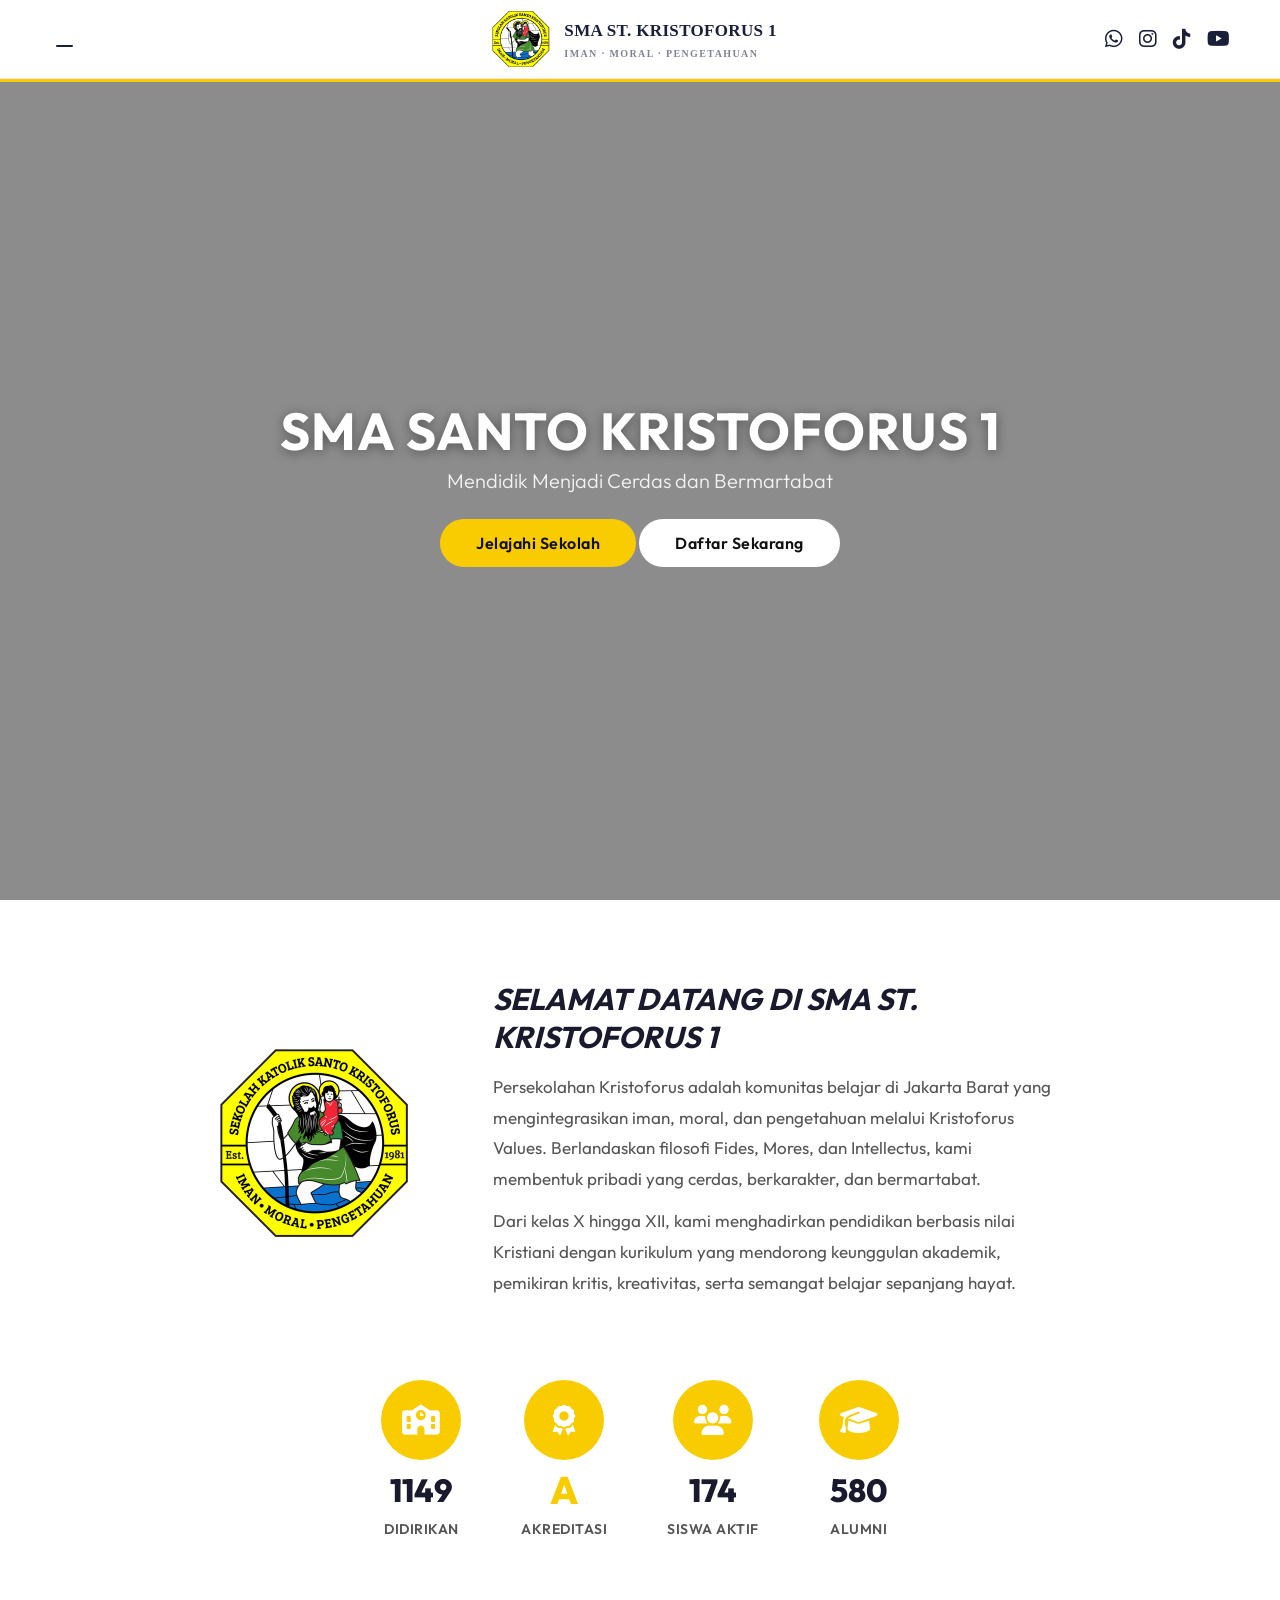
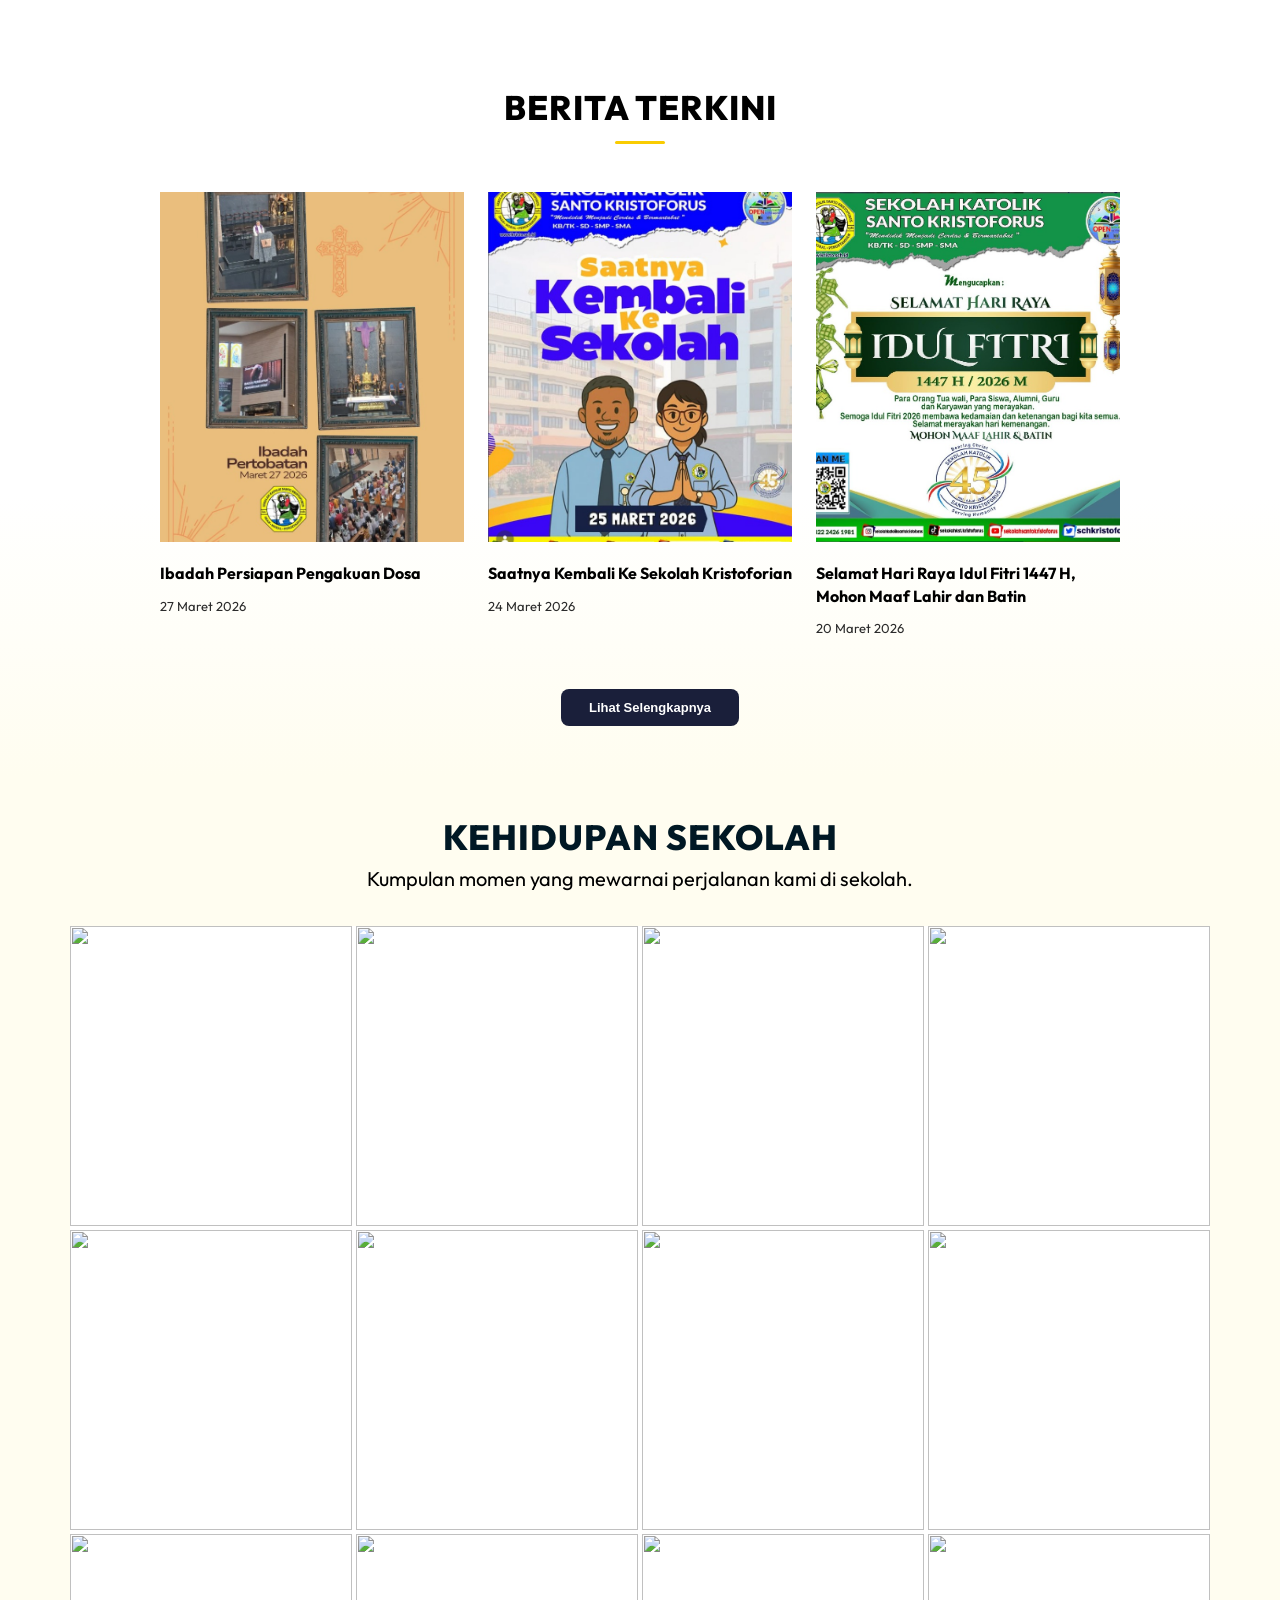
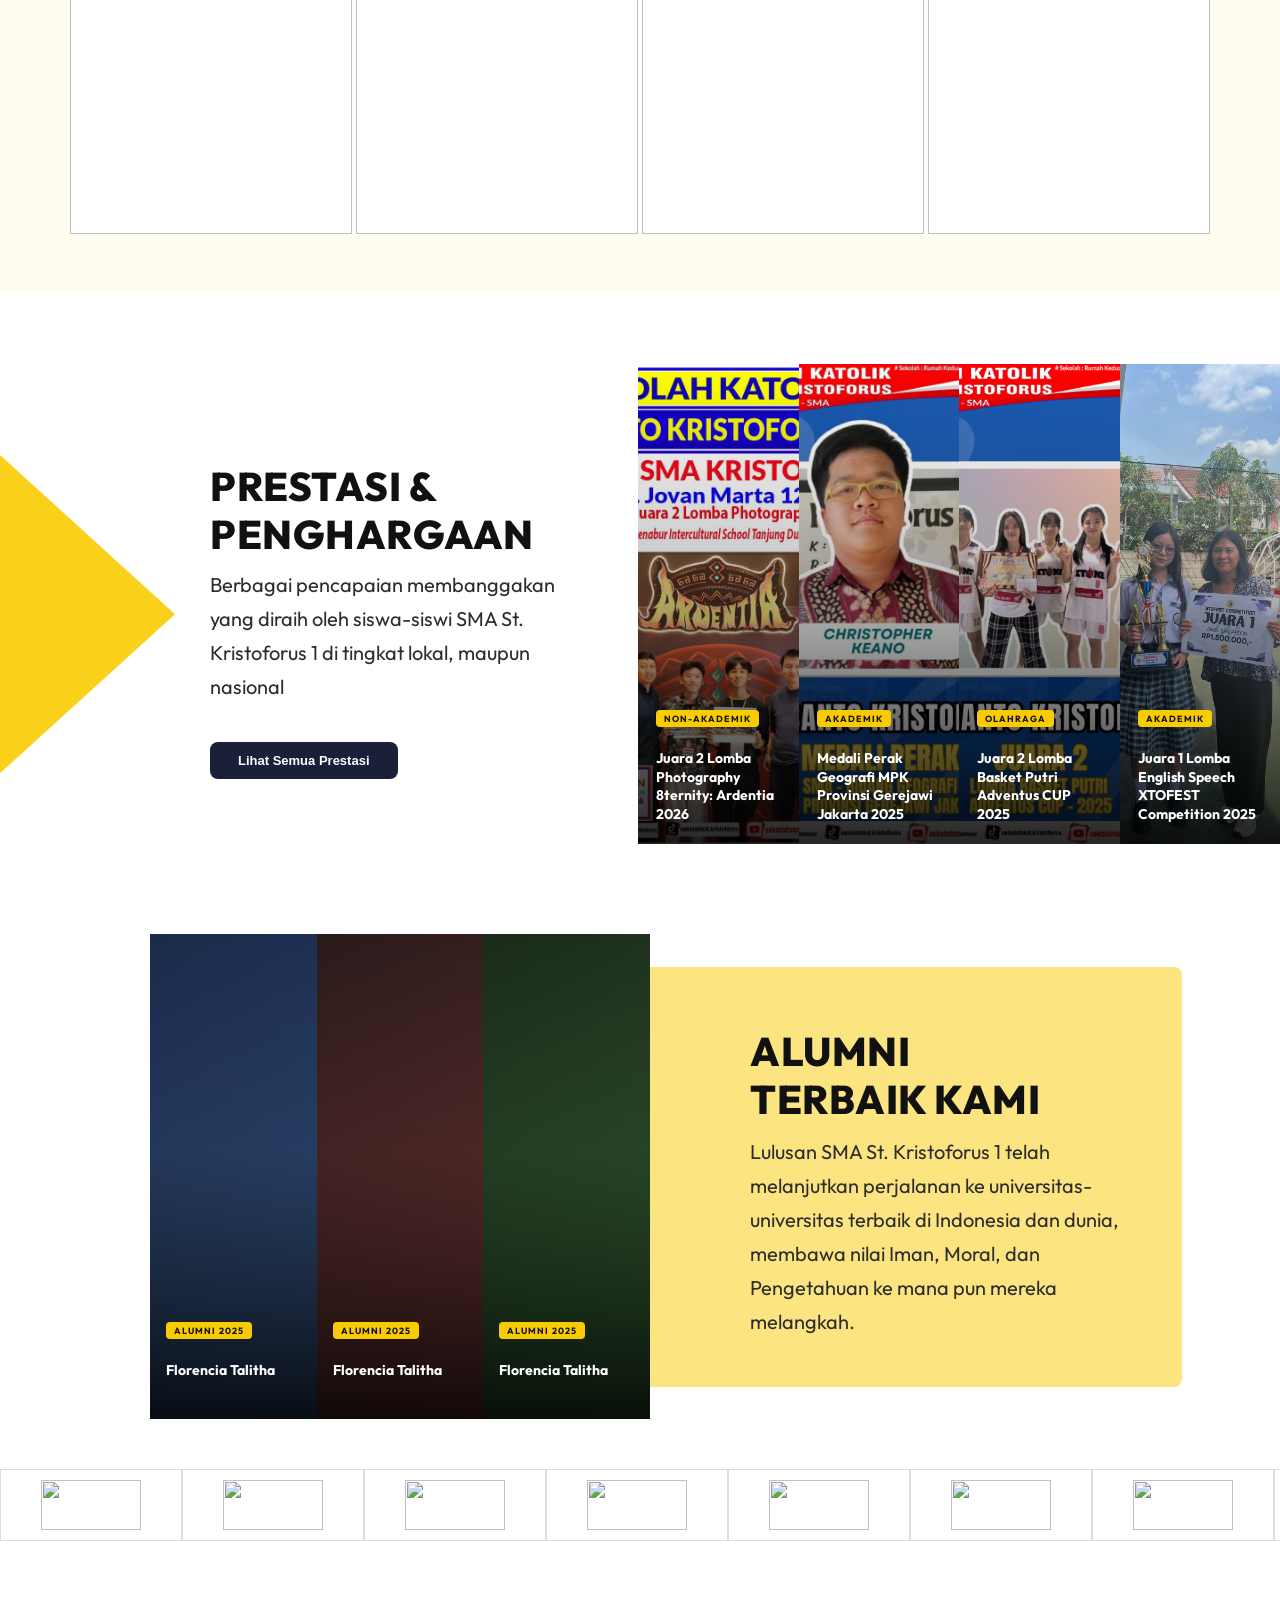
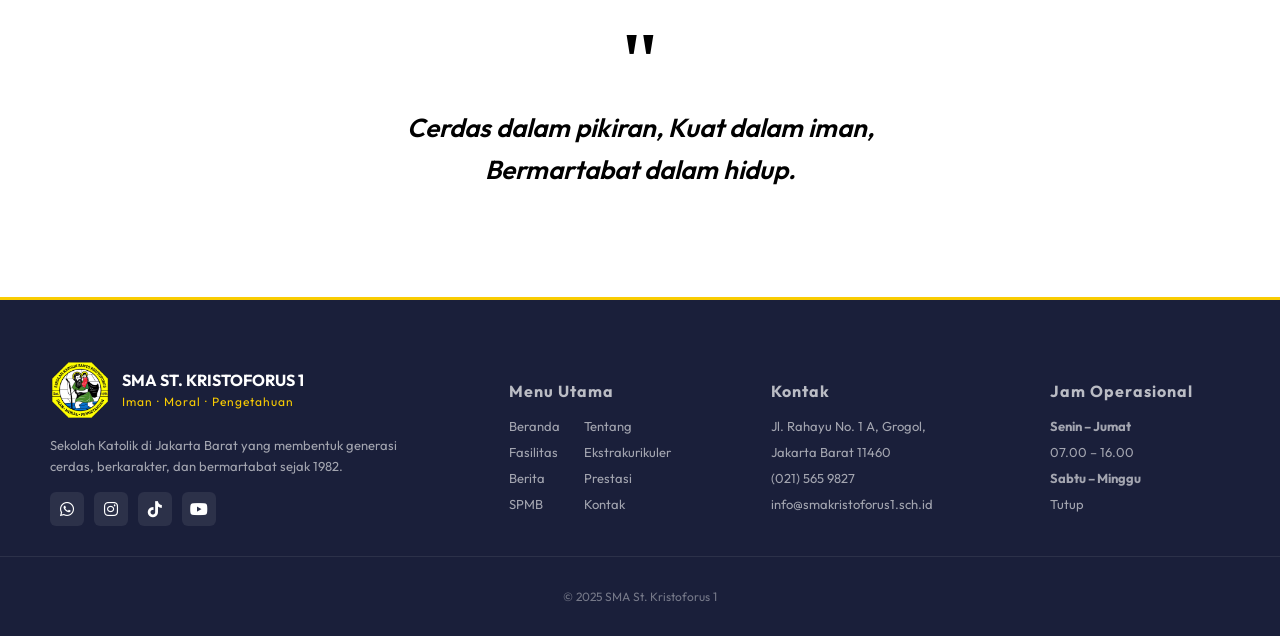
==== beranda/home.html @ 3e35864f "jovan kontrol" ====
<!DOCTYPE html>
<html lang="en">
<head>
    <meta charset="UTF-8">
    <meta name="viewport" content="width=device-width, initial-scale=1.0">
    <title>SMA Santo Kristoforus 1</title>
    <link rel="preconnect" href="https://fonts.googleapis.com">
    <link rel="preconnect" href="https://fonts.gstatic.com" crossorigin>
    <link href="https://fonts.googleapis.com/css2?family=Outfit:wght@100..900&display=swap" rel="stylesheet">
    <link rel="stylesheet" href="style.css">
    <link rel="stylesheet" href="https://cdnjs.cloudflare.com/ajax/libs/font-awesome/6.5.0/css/all.min.css">
</head>
<body>
    <nav class="navbar">
        <div class="nav-top">
            <button class="hamburger-btn" id="hamburger" onclick="toggleNav()">
                <span></span><span></span><span></span>
            </button>
        
            <a class="nav-brand" href="../beranda/home.html">
            <img src="logoxto.png" class="nav-logo">
            <div>
                 <p class="nav-brand-name">SMA ST. KRISTOFORUS 1 <br> <span>Iman · Moral · Pengetahuan</span></p>
                
            </div>
            </a>

            <div class="nav-socials">
                <a href="#" title="whatsapp">
                    <i class="fa-brands fa-whatsapp"></i>
                </a>
                <a href="https://www.instagram.com/osis_smaxto1/" title="Instagram">
                    <i class="fa-brands fa-instagram"></i>
                </a>
                <a href="#" title="TikTok">
                    <i class="fa-brands fa-tiktok"></i>
                </a>
                <a href="#" title="Youtube">
                    <i class="fa-brands fa-youtube"></i>
                </a>
            </div>
        </div>

        <div class="nav-divider"></div>

        <div class="nav-dropdown" id="navDropdown">
              <ul class="nav-links">
                <li class="active"><a href="../beranda/home.html">Beranda</a></li>
                <li><a href="../tentang/about.html">Tentang</a></li>  
                <li><a href="../fasilitas/fasilitas.html">Fasilitas</a></li>
                <li><a href="../kehidupan/kehidupan.html">Kehidupan Siswa</a></li>
                <li><a href="../berita/news.html">Berita</a></li>
                <li><a href="../prestasi/prestasi.html">Prestasi</a></li>
                <li><a href="https://sma1.kristo.sch.id/psb/psb_v2.php">SPMB</a></li>
                <li><a href="#">Kontak</a></li>
             </ul>
        </div>
    </nav>

        <section class="hero">
            <video class="hero-video" autoplay muted loop playsinline>
                <source src="video.mp4" type="video/mp4">
            </video>
            <div class="hero-overlay">
                <div class="hero-content">
                    <h1>SMA Santo Kristoforus 1</h1>
                    <p>Mendidik Menjadi Cerdas dan Bermartabat</p>
                    <br>
                 <div class="hero-button">
                    <a href="#about" class="heroBtn1" id="exploreBtn">Jelajahi Sekolah</a>
                    <a class="heroBtn2" id="exploreBtn" href="https://sma1.kristo.sch.id/psb/psb_v2.php">Daftar Sekarang</a>
                  </div>
                </div>
            </div>
        </section>


       <section class="about" id="about">
        <div class="about-wrapper">
                <div class="about-left">
            <img src="logoxto.png" alt="Logo SMA Santo Kristoforus 1" class="about-logo">
            </div>
        <div class="about-right">
            <h2>Selamat Datang di SMA St. Kristoforus 1</h2>
           <p>Persekolahan Kristoforus adalah komunitas belajar di Jakarta Barat yang mengintegrasikan iman, moral, dan pengetahuan melalui Kristoforus Values. Berlandaskan filosofi Fides, Mores, dan Intellectus, kami membentuk pribadi yang cerdas, berkarakter, dan bermartabat.</p>
            <p>Dari kelas X hingga XII, kami menghadirkan pendidikan berbasis nilai Kristiani dengan kurikulum yang mendorong keunggulan akademik, pemikiran kritis, kreativitas, serta semangat belajar sepanjang hayat.</p>
        </div>
    </div>

    <div class="stats">
        <div class="stat-item">
            <div class="stat-icon"><i class="fa-solid fa-school"></i></div>
            <span class="stat-number" data-target="1982">0</span>
            <span class="stat-label">Didirikan</span>
        </div>
        <div class="stat-item">
            <div class="stat-icon"><i class="fa-solid fa-award"></i></div>
            <span class="stat-number grade">C</span>
            <span class="stat-label">Akreditasi</span>
        </div>
        <div class="stat-item">
            <div class="stat-icon"><i class="fa-solid fa-users"></i></div>
            <span class="stat-number plus" data-target="300">0+</span>
            <span class="stat-label">Siswa Aktif</span>
        </div>
        <div class="stat-item">
                        <div class="stat-icon"><i class="fa-solid fa-graduation-cap"></i></div>
            <span class="stat-number plus" data-target="1000">0+</span>
            <span class="stat-label">Alumni</span>
        </div>
    </div>
</section>

<section class="news" id="news">
    <h2>Berita Terkini</h2>
    <div class="underline-bar"></div>
    <div class="news-grid" id="homeNewsContainer"></div>
    <div class="read-all-wrap" style="margin-top: 32px;">
        <button class="btn-read-all" onclick="window.location.href='../berita/news.html'">Lihat Selengkapnya</button>
    </div>
</section>

<section class="culture">
    <h2>Kehidupan Sekolah</h2>
    <p class="culture-sub">Kumpulan momen yang mewarnai perjalanan kami di sekolah.</p>
    
     <div class="culture-grid">
        <div class="g-item"><img src="bg.jpg" alt=""><div class="cph c1"></div></div>
        <div class="g-item"><img src=".jpg" alt=""><div class="cph c2"></div></div>
        <div class="g-item"><img src="test.jpg" alt=""><div class="cph c3"></div></div>
        <div class="g-item"><img src="test.jpg" alt=""><div class="cph c4"></div></div>
        <div class="g-item"><img src="test.jpg" alt=""><div class="cph c5"></div></div>
        <div class="g-item"><img src="test.jpg" alt=""><div class="cph c6"></div></div>
        <div class="g-item"><img src="test.jpg" alt=""><div class="cph c7"></div></div>
        <div class="g-item"><img src="test.jpg" alt=""><div class="cph c8"></div></div>
        <div class="g-item"><img src="test.jpg" alt=""><div class="cph c9"></div></div>
        <div class="g-item"><img src="test.jpg" alt=""><div class="cph c10"></div></div>
        <div class="g-item"><img src="test.jpg" alt=""><div class="cph c11"></div></div>
        <div class="g-item"><img src="test.jpg" alt=""><div class="cph c12"></div></div>
</section>

<section class="achievement">
    <div class="ach-layout">
        <div class="ach-left">
            <h2>Prestasi &amp; <br>Penghargaan</h2>
            <p>Berbagai pencapaian membanggakan yang diraih oleh siswa-siswi SMA St. Kristoforus 1 di tingkat lokal, maupun nasional</p>
            <button class="btn-all-achievement" class="btn-read-all" onclick="window.location.href='../prestasi/prestasi.html'">Lihat Semua Prestasi</button>
        </div>

        <div class="ach-right" id="homePrestasiContainer">
        </div>
    </div>
</section>

<section class="alumni">
    <div class="alumni-layout">
        <div class="alumni-left">
            <div class="alumni-card">
                <div class="bg ap1"></div>
                <div class="alumni-info">
                    <span class="alumni-badge">Alumni 2025</span>
                    <p class="alumni-name">Florencia Talitha</p>
                    <p class="alumni-univ">BCA Learning Institute - PPBP BCA</p>
                </div>
            </div>

            <div class="alumni-card">
                <div class="bg ap2"></div>
                <div class="alumni-info">
                    <span class="alumni-badge">Alumni 2025</span>
                    <p class="alumni-name">Florencia Talitha</p>
                    <p class="alumni-univ">BCA Learning Institute - PPBP BCA</p>
                </div>
            </div>

            <div class="alumni-card">
                <div class="bg ap3"></div>
                <div class="alumni-info">
                    <span class="alumni-badge">Alumni 2025</span>
                    <p class="alumni-name">Florencia Talitha</p>
                    <p class="alumni-univ">BCA Learning Institute - PPBP BCA</p>
                </div>
            </div>
        </div>

        <div class="alumni-right">
            <h2>Alumni<br>Terbaik Kami</h2>
            <p>Lulusan SMA St. Kristoforus 1 telah melanjutkan perjalanan ke universitas-universitas terbaik di Indonesia dan dunia, membawa nilai Iman, Moral, dan Pengetahuan ke mana pun mereka melangkah.</p>
        </div>
    </div>

     <div class="ticker-wrap">
      <div class="ticker-track">
       <div class="ticker-item">
    <img class="ticker-logo" src="https://febinfluencer.com/wp-content/uploads/event-manager-uploads/organizer_logo/2021/07/Logo-Binus-University-Universitas-Bina-Nusantara-Original-PNG.png">
    </div>

    <div class="ticker-item">
    <img class="ticker-logo" src="https://assets.nsd.co.id/images/kampus/logo/LAMBANG_UNTAR.png">
    </div>


    <div class="ticker-item">
    <img class="ticker-logo" src="https://blogger.googleusercontent.com/img/b/R29vZ2xl/AVvXsEhV-Ihr0ztWxlC8Jusqb0UUG6kSnsC5LJQIyoGseK1uwoSRm_hV_m_1LASYgQ0fF_DnGCJtvfeBZRxSzUgf5v57kOmsBAiZCTLenBn8fXMPU-Fsi8Lw5mGtCsnEhuPr7f4k3j5-aT3npjLisj3-AjHQASeyjCTgAIFu7Ee6t2d-NzSqOLndUYs_uQ/w312-h320/Universitas%20Trisakti%20[KOLEKSILOGO.COM].png">
    </div>

        <div class="ticker-item">
    <img class="ticker-logo" src="https://koeliah.com/wp-content/uploads/2019/02/atmajaya.png">
    </div>

    <div class="ticker-item">
    <img class="ticker-logo" src="https://avatars.githubusercontent.com/u/58277154?s=280&v=4">
    </div>

    <div class="ticker-item">
  <img class="ticker-logo" src="https://png.pngtree.com/png-clipart/20221224/original/pngtree-bca-bank-logo-png-image_8801637.png">
    </div>

    <div class="ticker-item">
  <img class="ticker-logo" src="https://1.bp.blogspot.com/-SE6r3dDLmew/Xkiv0MuNmmI/AAAAAAAABn8/WmKa1sn4VLEDyTaL5z097PMynMPRrHPVwCLcBGAsYHQ/s1600/Logo%2BUI%2B%2528Universitas%2BIndonesia%2529.png">
    </div>

    <div class="ticker-item">
    <img class="ticker-logo" src="https://th.bing.com/th/id/R.b2ec542f9923ab8446965b2aed23e0e0?rik=YSL%2ff2a68XJTog&riu=http%3a%2f%2f1.bp.blogspot.com%2f-mRfYn22fdZ8%2fVPSSCgJUCVI%2fAAAAAAAACCQ%2fIaDkw6CjEsA%2fs1600%2fLogo-Universitas-Brawijaya.jpg&ehk=VYLfSCisJX6P681WWyfd%2b79NpqHHoG2oefjWCWD4uwE%3d&risl=&pid=ImgRaw&r=0">
    </div>

     <div class="ticker-item">
    <img class="ticker-logo" src="https://febinfluencer.com/wp-content/uploads/event-manager-uploads/organizer_logo/2021/07/Logo-Binus-University-Universitas-Bina-Nusantara-Original-PNG.png">
    </div>

    <div class="ticker-item">
    <img class="ticker-logo" src="https://assets.nsd.co.id/images/kampus/logo/LAMBANG_UNTAR.png">
    </div>


    <div class="ticker-item">
    <img class="ticker-logo" src="https://blogger.googleusercontent.com/img/b/R29vZ2xl/AVvXsEhV-Ihr0ztWxlC8Jusqb0UUG6kSnsC5LJQIyoGseK1uwoSRm_hV_m_1LASYgQ0fF_DnGCJtvfeBZRxSzUgf5v57kOmsBAiZCTLenBn8fXMPU-Fsi8Lw5mGtCsnEhuPr7f4k3j5-aT3npjLisj3-AjHQASeyjCTgAIFu7Ee6t2d-NzSqOLndUYs_uQ/w312-h320/Universitas%20Trisakti%20[KOLEKSILOGO.COM].png">
    </div>

        <div class="ticker-item">
    <img class="ticker-logo" src="https://koeliah.com/wp-content/uploads/2019/02/atmajaya.png">
    </div>

    <div class="ticker-item">
    <img class="ticker-logo" src="https://avatars.githubusercontent.com/u/58277154?s=280&v=4">
    </div>

    <div class="ticker-item">
  <img class="ticker-logo" src="https://png.pngtree.com/png-clipart/20221224/original/pngtree-bca-bank-logo-png-image_8801637.png">
    </div>

    <div class="ticker-item">
  <img class="ticker-logo" src="https://1.bp.blogspot.com/-SE6r3dDLmew/Xkiv0MuNmmI/AAAAAAAABn8/WmKa1sn4VLEDyTaL5z097PMynMPRrHPVwCLcBGAsYHQ/s1600/Logo%2BUI%2B%2528Universitas%2BIndonesia%2529.png">
    </div>

    <div class="ticker-item">
    <img class="ticker-logo" src="https://th.bing.com/th/id/R.b2ec542f9923ab8446965b2aed23e0e0?rik=YSL%2ff2a68XJTog&riu=http%3a%2f%2f1.bp.blogspot.com%2f-mRfYn22fdZ8%2fVPSSCgJUCVI%2fAAAAAAAACCQ%2fIaDkw6CjEsA%2fs1600%2fLogo-Universitas-Brawijaya.jpg&ehk=VYLfSCisJX6P681WWyfd%2b79NpqHHoG2oefjWCWD4uwE%3d&risl=&pid=ImgRaw&r=0">
    </div>
    </div>
</section>

<section class="quotes">
    <div class="quotes-content">
        <span class="quotes-mark">"</span>
        <p class="quotes-text">Cerdas dalam pikiran, Kuat dalam iman, Bermartabat dalam hidup.</p>
    </div>
</section>
   
<footer>
    <footer class="footer">
  <div class="footer-container">
    <div class="footer-brand">
      <div class="footer-logo">
        <img src="logoxto.png" alt="logo">
        <div>
          <h3>SMA St. Kristoforus 1</h3>
          <span>Iman · Moral · Pengetahuan</span>
        </div>
      </div>

      <p class="footer-desc">
        Sekolah Katolik di Jakarta Barat yang membentuk generasi cerdas,
        berkarakter, dan bermartabat sejak 1982.
      </p>

      <div class="footer-socials">
        <a href="#"><i class="fa-brands fa-whatsapp"></i></a>
        <a href="#"><i class="fa-brands fa-instagram"></i></a>
        <a href="#"><i class="fa-brands fa-tiktok"></i></a>
        <a href="#"><i class="fa-brands fa-youtube"></i></a>
      </div>
    </div>

    <div class="footer-col menu">
      <h4 style="grid-column: span 2;">Menu Utama</h4>
      <a href="#">Beranda</a>
      <a href="#">Tentang</a>
      <a href="#">Fasilitas</a>
      <a href="#">Ekstrakurikuler</a>
      <a href="#">Berita</a>
      <a href="#">Prestasi</a>
      <a href="#">SPMB</a>
      <a href="#">Kontak</a>
    </div>

    <div class="footer-col">
      <h4>Kontak</h4>
      <p>Jl. Rahayu No. 1 A, Grogol, <br>Jakarta Barat 11460</p>
      <p>(021) 565 9827</p>
      <p>info@smakristoforus1.sch.id</p>
    </div>

    <div class="footer-col">
      <h4>Jam Operasional</h4>
      <p><strong>Senin – Jumat</strong><br>07.00 – 16.00</p>
      <p><strong>Sabtu – Minggu</strong><br>Tutup</p>
    </div>

  </div>

  <div class="footer-bottom">
    <p>© 2025 SMA St. Kristoforus 1</p>
  </div>
</footer>
<script src="../berita/data.js"></script>
<script src="../prestasi/data.js"></script>
    <script src="script.js"></script>
    <script> 
    const latest = [...newsData].reverse().slice(0, 3);
  const homeContainer = document.getElementById("homeNewsContainer");

  latest.forEach(item => {
    const card = document.createElement("div");
    card.classList.add("news-card");
    card.innerHTML = `
      <img src="../berita/${item.image}" alt="">
      <div class="news-content">
        <h3>${item.title}</h3>
        <p class="news-date">${item.date}</p>
      </div>
    `;
    card.onclick = () => window.location.href = `../berita/detail.html?id=${item.id}`;
    homeContainer.appendChild(card);
  });
  </script>

  <script>
    const latestPrestasi = [...dataPrestasi].reverse().slice(0, 4);
const achContainer = document.getElementById("homePrestasiContainer");

latestPrestasi.forEach(item => {
  const card = document.createElement("div");
  card.className = "ach-card";
  const bgStyle = item.foto 
    ? `background: url('../prestasi/${item.foto}') center/cover no-repeat` 
    : `background: #1a2a4a`;
  card.innerHTML = `
    <div class="bg" style="${bgStyle}"></div>
    <div class="ach-content">
      <span class="ach-label">${item.kategori}</span>
      <p class="ach-title">${item.judul}</p>
      <div class="ach-detail">
        <div class="ach-divider"></div>
        <p class="ach-desc">${item.deskripsi}</p>
        <button class="btn-see-more">Lihat Detail</button>
      </div>
    </div>
  `;
  card.onclick = () => window.location.href = `../prestasi/prestasidetail.html?id=${item.id}`;
  achContainer.appendChild(card);
});
  </script>
    
    
</body>
</html>
---- beranda/style.css ----
html{
    scroll-behavior: smooth;
}
body{
    margin: 0;
    font-family: 'Outfit', sans-serif;
}

.navbar{
    background: #fff;
    position: fixed;
    z-index: 10;
    width: 100%;
}

.nav-top{
    display: flex;
    align-items: center;
    justify-content: space-between;
    padding: 20px 50px;
}

.hamburger-btn{
    display: flex;
    flex-direction: column;
    gap: 5px;
    justify-content: center;
    width: 38px;
    height: 38px;
    cursor: pointer;
    background: none;
    border: none;
    padding: 6px;
    border-radius: 6px;
    transition: background 0.15s;
}

.hamburger-btn:hover{ 
    background: rgba(0,0,0,0.06); 
}
.hamburger-btn span {
    display: block;
    height: 2px;
    background: #1a1f3a;
    border-radius: 2px;
    transition: transform 0.25s, opacity 0.2s, width 0.2s;
    transform-origin: center;
}
.hamburger-btn span:nth-child(3) { width: 65%; }
.hamburger-btn.open span:nth-child(1) { transform: translateY(7px) rotate(45deg); }
.hamburger-btn.open span:nth-child(2) { opacity: 0; transform: scaleX(0); }
.hamburger-btn.open span:nth-child(3) { transform: translateY(-7px) rotate(-45deg); width: 100%; }
 
.nav-brand{
    display: flex;
    align-items: center;
    gap: 14px;
    text-decoration: none;
    position: absolute;
    left: 49.5%;
    transform: translateX(-50%);
}
 
.nav-logo{ 
    width: 60px; 
    height: 60px; 
    flex-shrink: 0; 
}
 
.nav-brand-name {
    padding-top: 5px;
    font-family: 'Cinzel', serif;
    font-size: 17px;
    font-weight: 700;
    color: #1a1f3a;
    letter-spacing: 0.02em;
    line-height: 1.2;
}
 
.nav-brand-name span {  
    font-size: 10px;
    color: rgba(26,31,58,0.55);
    letter-spacing: 0.14em;
    text-transform: uppercase; 
    line-height: 1;   
}
 
.nav-socials { 
    display: flex; 
    align-items: center;
    gap: 16px; 
}

.nav-socials a{ 
    color: #1a1f3a; 
    transition: opacity 0.15s; 
    text-decoration: none; 
}

.nav-socials a:hover{ 
    opacity: 0.45; 
}

.nav-socials i{ 
    font-size: 20px;
}
 
.nav-divider{ 
    height: 1px; background: rgba(26,31,58,0.1); 
}
 
.nav-dropdown {
    background: white;
    max-height: 0;
    overflow: hidden;
    transition: max-height 0.35s cubic-bezier(0.4,0,0.2,1);
    z-index: 9;
     border-bottom: 3px solid #f9cc02;
}
.nav-dropdown.open{ 
    max-height: 100px; 
}

.nav-links{
      display: flex;
      list-style: none;
      padding: 0 32px;
      justify-content: center;
}
 
.nav-links li a{
    display: block;
    padding: 13px 16px;
    font-size: 12.5px;
    font-weight: 700;
    letter-spacing: 0.06em;
    color: rgba(26,31,58,0.65);
    text-decoration: none;
    transition: color 0.15s, background 0.15s;
    position: relative;
    white-space: nowrap;
}
 
.nav-links li a:hover,
.nav-links li.active a{ 
    color: #1a1f3a; 
    background: rgba(0,0,0,0.07); 
}
.nav-links li.active a::after {
      content: '';
      position: absolute;
      bottom: 0; left: 16px; right: 16px;
      height: 2.5px;
      background: #1a1f3a;
      border-radius: 2px 2px 0 0;
    }

section{
    scroll-margin-top: 80px;
}
.hero{
    position: relative;
    width: 100%;
    height: 100vh;
    overflow: hidden;
}

.hero-overlay {
    position: absolute;
    inset: 0;
    display: flex;             
    align-items: center;        
    justify-content: center;    
    background: rgba(0, 0, 0, 0.45);
    z-index: 0;
}

.hero-video{
    position: absolute;
    top: 0;
    left: 0;
    width: 100%;
    height: 100%;
    object-fit: cover;
    z-index: 0;
}

.hero-content{
    position: relative;
    z-index: 2;
    display: flex;
    flex-direction: column;
    align-items: center;
    justify-content: center;
    height: 100%;
    text-align: center;
    color: white;
    padding: 0 20px;
    margin-top: 50px ;
}

.hero-content h1{
    font-size: 52px;
    font-weight: 700;
    margin: 0 0 1px;
    letter-spacing: 1px;
    text-shadow: 0 2px 12px rgba(0, 0, 0, 0.4);
    text-transform: uppercase;
}

.hero-content p{
    font-size: 20px;
    font-weight: 300;
    margin: 0 0 16px;
    opacity: 0.9;
    max-width: 520px;
    line-height: 1.6;
}
.hero-buttons {
    display: flex;
    gap: 20px;
    flex-wrap: wrap;       
    justify-content: center;
}
.heroBtn1 {
    text-decoration: none;
    background: #f9cc02;
    color: #111;
    font-size: 16px;
    font-weight: 600;
    padding: 14px 36px;
    border-radius: 50px;
    transition: 0.3s ease;
    letter-spacing: 0.5px;
    cursor: pointer;
}

.heroBtn1:hover {
    background: #fff759;
    color: #111;
    transform: translateY(-2px);
    box-shadow: 0 8px 24px rgba(0,0,0,0.25);
}

.heroBtn2 {
    text-decoration: none;
    background: white;
    color: #111;
    font-size: 16px;
    font-weight: 600;
    padding: 14px 36px;
    border-radius: 50px;
    transition: 0.3s ease;
    letter-spacing: 0.5px;
    cursor: pointer;
}

.heroBtn2:hover {
    background: #8f8f8f;
    color: #111;
    transform: translateY(-2px);
    box-shadow: 0 8px 24px rgba(0,0,0,0.25);
}

.about {
    padding: 80px 100px;
    position: relative;
    overflow: hidden;
    background: #fff;
}

.about-wrapper {
    display: flex;
    align-items: center;
    gap: 80px;
    max-width: 850px;
    margin: 0 auto 70px;
}

.about-left {
    flex-shrink: 0;
}

.about-logo {
    height: 200px;
}

.about-right h2 {
    font-size: 30px;
    font-weight: 700;
    color: #1a1a2e;
    margin: 0 0 16px;
    font-style: italic;
    text-transform: uppercase;
}

.about-right p {
    font-size: 17px;
    color: #555;
    line-height: 1.8;
    margin: 0 0 12px;
}

.stats {
    display: flex;
    justify-content: center;
    gap: 60px;
    max-width: 850px;
    margin: 0 auto;
}

.stat-item {
    display: flex;
    flex-direction: column;
    align-items: center;
    gap: 10px;
}

.stat-icon {
    width: 80px;
    height: 80px;
    border-radius: 50%;
    background: #f9cc02;
    display: flex;
    align-items: center;
    justify-content: center;
}

.stat-icon i {
    font-size: 30px;
    color: white;
}

.stat-number {
    font-size: 32px;
    font-weight: 800;
    color: #1a1a2e;
}

.stat-label {
    font-size: 14px;
    font-weight: 600;
    color: #555;
    text-transform: uppercase;
    letter-spacing: 0.5px;
}
.grade.pop {
  transform: scale(1.2);
  color: #f9cc02;
  transition: 0.2s;
}

.news{
    padding: 40px 24px 120px;
    background: white;
}

.news h2{
    text-align: center;
    font-size: 34px;
    font-weight: 800;
    text-transform: uppercase;
    letter-spacing: 1px;
    margin-bottom: 12px;
}

.underline-bar{
    width: 50px;
    height: 3px;
    background: #f9cc02;
    margin: 0 auto 48px;
    border-radius: 2px;
}

.news-grid{
    display: grid;
    position: relative;
    grid-template-columns: repeat(3, 1fr);
    gap: 24px;
    max-width: 960px;
    margin: 0 auto;
    z-index: 2;
}

.news-card {
  cursor: pointer;
}

.news-card img {
  width: 100%;
  height: 350px;
  object-fit: cover;
}

/* CONTENT */
.news-content {
  margin-top: 12px;
}

.news-content h3 {
  font-size: 16px;
  line-height: 1.4;
  margin-bottom: 8px;
}

.news-date {
  font-size: 13px;
  color: #2b2b2b;
}

.news-card img {
  transition: 0.3s;
}

.news-card:hover img {
  transform: scale(1.05);
  opacity: 0.85;
}

.news-card h3 {
  transition: 0.2s;
}

.news-card:hover h3 {
  color: #f9cc02;
}

.read-all-wrap{
    text-align: center;
    position: relative;
    padding-left: 20px;
    z-index: 3;
}

.btn-read-all{
    display: inline-block;
    padding: 11px 28px;
    background: #1a1f3a;
    color: #fff;
    font-size: 13px;
    font-weight: 700;
    border-radius: 8px;
    border: none;
    cursor: pointer;
    transition: 0.2s, transform 0.2s;
    width: fit-content;
    margin-top: 8px;
}

.btn-read-all:hover{ 
    background: #ffffff;
    color: #1a1f3a;
    transform: translateY(-2px);
}

.culture {
    position: relative;
    background: #ffffff;
    padding: 290px 70px 60px;
    text-align: center;
    margin-top: -350px;
    z-index: 1;
}

.culture::before {
    content: '';
    position: absolute;
    top: 0;
    left: 0;
    right: 0;
    height: 100%;
    background: linear-gradient(to top, #fffdf0 80%, #ffffff 100%);
    z-index: -1; 
}


.culture h2{
    text-align: center;
    color: #001824;
    font-size: 35px;
    font-weight: 800;
    text-transform: uppercase;
    letter-spacing: 1px;
    margin-bottom: 12px;
}

.culture-sub{
    font-size: 20px;
    font-weight: 400;
    margin-bottom: 35px;
    margin-top: -5px;
}


.culture-grid{
    display: grid;
    grid-template-columns: repeat(4, 1fr);
    grid-template-rows: repeat(3, 300px);
    gap: 4px;
    width: 100%;
    padding: 0;
    margin: 0 auto;
    overflow: hidden;
    background-color: white;
}

.culture-grid .g-item{
    overflow: hidden;
    cursor: pointer;
}

.culture-grid .g-item img{
    width: 100%;
    height: 100%;
    object-fit: cover;
    transition: transform 0.35s ease;
}

.culture-grid .g-item:hover img{
    transform: scale(1.08);
}

.culture-grid .g-item .cph{
    width: 100%;
    height: 100%;
    transition: transform 0.35s ease;
}

 .culture-grid .g-item:hover .cph { transform: scale(1.08); }
    .c1  { background: #5a7a9a; } .c2  { background: #c8b89a; }
    .c3  { background: #7a9a7a; } .c4  { background: #9a7a6a; }
    .c5  { background: #6a7a9a; } .c6  { background: #9a8a6a; }
    .c7  { background: #7a6a9a; } .c8  { background: #c8a86a; }
    .c9  { background: #6a8a7a; } .c10 { background: #7ab8e8; }
    .c11 { background: #8a7a6a; } .c12 { background: #9a9a7a; }

.achievement{
    background-color: white;
    padding: 70px 0 0;
}

.ach-layout{
    display: flex;
    align-items: stretch;
    min-height: 480px;
}

.ach-left{
    flex: 0 0 380px;
    padding: 60px 48px 60px 210px;
    display: flex;
    flex-direction: column;
    justify-content: center;
    gap: 10px;
    position: relative;
    overflow: hidden;
}

.ach-left::before {
    content: '';
    position: absolute;
    top: 0;
    left: -100px;
    width: 500px;
    height: 500px;
    background: #f9cc02;
    clip-path: polygon(0 0, 55% 50%, 0 100%);
    opacity: 0.9; 
    z-index: 0;
}

.ach-left h2{
    font-size: 40px;
    font-weight: 800;
    color: #111;
    line-height: 1.2;
    text-transform: uppercase;
    letter-spacing: 0.5px;
    margin-bottom: 0;
    z-index: 2;
}
.ach-left p{
    font-size: 20px;
    font-weight: 400;
    color: #2d2d2d;
    line-height: 1.7;
    margin-top: 0;
    z-index: 2;
}

.btn-all-achievement{
    display: inline-block;
    padding: 11px 28px;
    background: #1a1f3a;
    color: #fff;
    font-size: 13px;
    font-weight: 700;
    border-radius: 8px;
    border: none;
    cursor: pointer;
    transition: 0.2s, transform 0.2s;
    width: fit-content;
    margin-top: 8px;
}

.btn-all-achievement:hover{
    background: #f9cc02;
    color: #1a1f3a;
    transform: translateY(-2px);
}

.ach-right{
    flex: 1;
    display: flex;
    overflow: hidden;
}

.ach-card {
    position: relative;
    flex: 1;
    overflow: hidden;
    cursor: pointer;
    transition: flex 0.5s cubic-bezier(0.4, 0, 0.2, 1);
    min-width: 0;
}

.ach-card:hover{
    flex: 2.5;
}

.ach-card .bg{
    position: absolute;
    width: 100%;
    height: 100%;
    object-fit: cover;
    inset: 0;
    transition: transform 0.5s ease;
}

.ach-card::after{
    content: '';
    position: absolute;
    inset: 0;
    background: linear-gradient(to top, rgba(0,0,0,0.85) 0%, rgba(0,0,0,0.2) 60%, transparent 100%);
    transition: background 0.4s ease;
}
.ach-card:hover::after {
    background: linear-gradient(to top, rgba(0,0,0,0.9) 0%, rgba(0,0,0,0.5) 50%, rgba(0,0,0,0.15) 100%);
}

.ach-content {
    position: absolute; bottom: 0; left: 0; right: 0;
    z-index: 2;
    padding: 20px 18px;
}
 
.ach-label {
    display: inline-block;
    background: #f9cc02;
    color: #111;
    font-size: 9px;
    font-weight: 700;
    letter-spacing: 1px;
    text-transform: uppercase;
    padding: 3px 8px;
    border-radius: 4px;
    margin-bottom: 8px;
}
 
.ach-title {
    font-size: 14px;
    font-weight: 700;
    color: #fff;
    line-height: 1.35;
    margin-bottom: 0;
}
 
.ach-detail {
    max-height: 0;
    overflow: hidden;
    transition: max-height 0.45s ease, opacity 0.4s ease;
    opacity: 0;
}
.ach-card:hover .ach-detail {
    max-height: 120px;
    opacity: 1;
}
 
.ach-divider {
    height: 1px;
    background: rgba(255,255,255,0.3);
    margin: 10px 0;
    }
 
.ach-desc {
    font-size: 12px;
    font-weight: 300;
    color: rgba(255,255,255,0.85);
    line-height: 1.6;
    margin-bottom: 12px;
}
 
.btn-see-more {
    display: inline-block;
    padding: 6px 16px;
    background: #f9cc02;
    color: #111;
    font-size: 11px;
    font-weight: 700;
    border-radius: 50px;
    border: none;
    cursor: pointer;
    font-family: 'Outfit', sans-serif;
    transition: background 0.2s;
}
.btn-see-more:hover { background: #fff; }

.alumni {
    background: #fff;
    overflow: hidden;
    padding: 90px 0 0;
}

.alumni-layout {
    display: flex;
    align-items: stretch;
    min-height: 420px;
 }
 
.alumni-left {
    flex: 1;
    display: flex;
    overflow: hidden;
    padding-left: 150px;
}
.alumni-card {
    position: relative;
    flex: 1;
    overflow: hidden;
    cursor: pointer;
    transition: flex 0.5s cubic-bezier(0.4, 0, 0.2, 1);
    min-width: 0;
}
.alumni-card:hover { flex: 2.2; }
 
.alumni-card .bg {
    position: absolute; 
    inset: 0;
    width: 100%; 
    height: 100%;
    object-fit: cover;
    transition: transform 0.5s ease;
}
.alumni-card:hover .bg { 
    transform: scale(1.04); 
}
 
.ap1 { background: linear-gradient(160deg, #1a2a4a 0%, #3a5a8a 100%); }
.ap2 { background: linear-gradient(160deg, #2a1a1a 0%, #7a3a3a 100%); }
.ap3 { background: linear-gradient(160deg, #1a2a1a 0%, #3a6a3a 100%); }
 
.alumni-card::after {
    content: '';
    position: absolute; 
    inset: 0;
    background: linear-gradient(to top, rgba(0,0,0,0.85) 0%, rgba(0,0,0,0.1) 55%, transparent 100%);
    transition: background 0.4s;
}
.alumni-card:hover::after {
    background: linear-gradient(to top, rgba(0,0,0,0.9) 0%, rgba(0,0,0,0.45) 55%, rgba(0,0,0,0.1) 100%);
}
 
.alumni-info {
    position: absolute; bottom: 0; left: 0; right: 0;
    z-index: 2; padding: 18px 16px;
}
 
.alumni-name {
    font-size: 14px; font-weight: 700; color: #fff;
    line-height: 1.3; margin-bottom: 2px;
}
 
.alumni-univ {
    font-size: 11px; font-weight: 400;
    color: rgba(255,255,255,0.75);
    max-height: 0; overflow: hidden;
    transition: max-height 0.4s ease, opacity 0.4s;
    opacity: 0;
    }
.alumni-card:hover .alumni-univ { 
    max-height: 40px; 
    opacity: 1; 
}
 
.alumni-badge {
    display: inline-block;
    background: #f9cc02; 
    color: #111;
    font-size: 9px; 
    font-weight: 700;
    letter-spacing: 1px; 
    text-transform: uppercase;
    padding: 3px 8px; 
    border-radius: 4px;
    margin-bottom: 8px;
}

.alumni-right {
    flex: 0 0 380px;
    padding: 60px 150px 60px 100px;
    display: flex;
    flex-direction: column;
    justify-content: center;
    gap: 12px;
    position: relative;
    overflow: hidden;
}

.alumni-right::before {
    content: '';
    position: absolute;
    top: 50%;
    left: 5%;
    transform: translate(-50%, -50%);
    width: 1000px;
    height: 420px;
    background: #f9cc02;
    opacity: 0.5;
    border-radius: 8px;
    z-index: 0;
}
 
.alumni-right h2 {
    font-size: 40px;
    font-weight: 800;
    color: #111;
    line-height: 1.2;
    text-transform: uppercase;
    letter-spacing: 0.5px;
    margin-bottom: 0;
    z-index: 2;
}
 
.alumni-right p {
    font-size: 20px;
    font-weight: 400;
    color: #2d2d2d;
    line-height: 1.7;
    margin-top: 0;
    z-index: 2;
}

.ticker-wrap {
    padding: 50px 0;
    overflow: hidden;
}
 
.ticker-track {
    display: flex;
    width: max-content;
    animation: ticker 18s linear infinite;
}
    
 
@keyframes ticker {
    0%   { transform: translateX(0); }
    100% { transform: translateX(-50%); }
}
 
.ticker-item {
    display: flex;
    align-items: center;
    gap: 10px;
    padding: 10px 40px;
    white-space: nowrap;
    border: 1.5px solid rgba(26,31,58,0.15);
}
.ticker-item:last-child { 
    border-right: none; 
}
 .ticker-logo {
    height: 50px;
    width: 100px;
    object-fit: contain;
    transition: filter 0.2s;
}

.quotes {
    background: #fff;
    padding: 100px -20px;
    text-align: center;
}

.quotes-content {
    max-width: 500px;
    margin: 0 auto;
    padding-top: 50px;
    display: flex;
    flex-direction: column;
    align-items: center;
}

.quotes-mark {
    font-size: 80px;
    line-height: 0.5;
    color: #000000;
    font-family: Georgia, serif;
    font-weight: 700;
}

.quotes-text {
    font-size: 26px;
    font-weight: 600;
    color: #000000;
    line-height: 1.6;
    font-style: italic;
}

.quotes-author {
    font-size: 14px;
    font-weight: 400;
    color: rgba(0, 0, 0, 0.55);
    letter-spacing: 1px;
}

.footer {
  background: #1a1f3a;
  color: white;
  margin-top: 80px;
}

/* garis kuning branding */
.footer::before {
  content: "";
  display: block;
  height: 3px;
  background: #f9cc02;
}

.footer-container {
  max-width: 1200px;
  margin: auto;
  padding: 60px 50px 30px 50px;
  display: grid;
  grid-template-columns: 2fr 0.9fr 1fr 1fr;
  gap: 100px;
}

/* BRAND */
.footer-logo {
  display: flex;
  align-items: center;
  gap: 12px;
}

.footer-logo img {
  width: 60px;
}

.footer-logo h3 {
  font-size: 16px;
  margin: 0;
  text-transform: uppercase;
}

.footer-logo span {
  font-size: 12px;
  color: #f9cc02;
  letter-spacing: 1px;
}

.footer-desc {
  font-size: 13px;
  color: rgba(255,255,255,0.6);
  margin: 15px 0;
  line-height: 1.6;
}

/* SOCIAL */
.footer-socials {
  display: flex;
  gap: 10px;
}

.footer-socials a {
  width: 34px;
  height: 34px;
  background: rgba(255,255,255,0.08);
  display: flex;
  align-items: center;
  justify-content: center;
  border-radius: 6px;
  color: white;
  transition: 0.2s;
  text-decoration: none;
}

.footer-socials a:hover {
  background: #f9cc02;
  color: #1a1f3a;
}

/* COL */
.footer-col {
  display: flex;
  flex-direction: column;
  align-content: start;
}

.footer-col.menu {
    display: grid;
    grid-template-columns: 1fr 1fr;
    
}

.footer-col h4 {
  font-size: 16px;
  margin-bottom: 12px;
  color: rgba(255,255,255,0.7);
  letter-spacing: 1px;
}

.footer-col a,
.footer-col p {
  display: block;
  font-size: 13px;
  color: rgba(255,255,255,0.6);
  margin-bottom: 8px;
  text-decoration: none;
  width: fit-content;
   line-height: 2;
  margin: 0;
  padding: 0;
}

.footer-col a:hover {
  color: #f9cc02;
}

/* BOTTOM */
.footer-bottom {
  border-top: 1px solid rgba(255,255,255,0.08);
  text-align: center;
  padding: 20px;
  font-size: 12px;
  color: rgba(255,255,255,0.4);
}
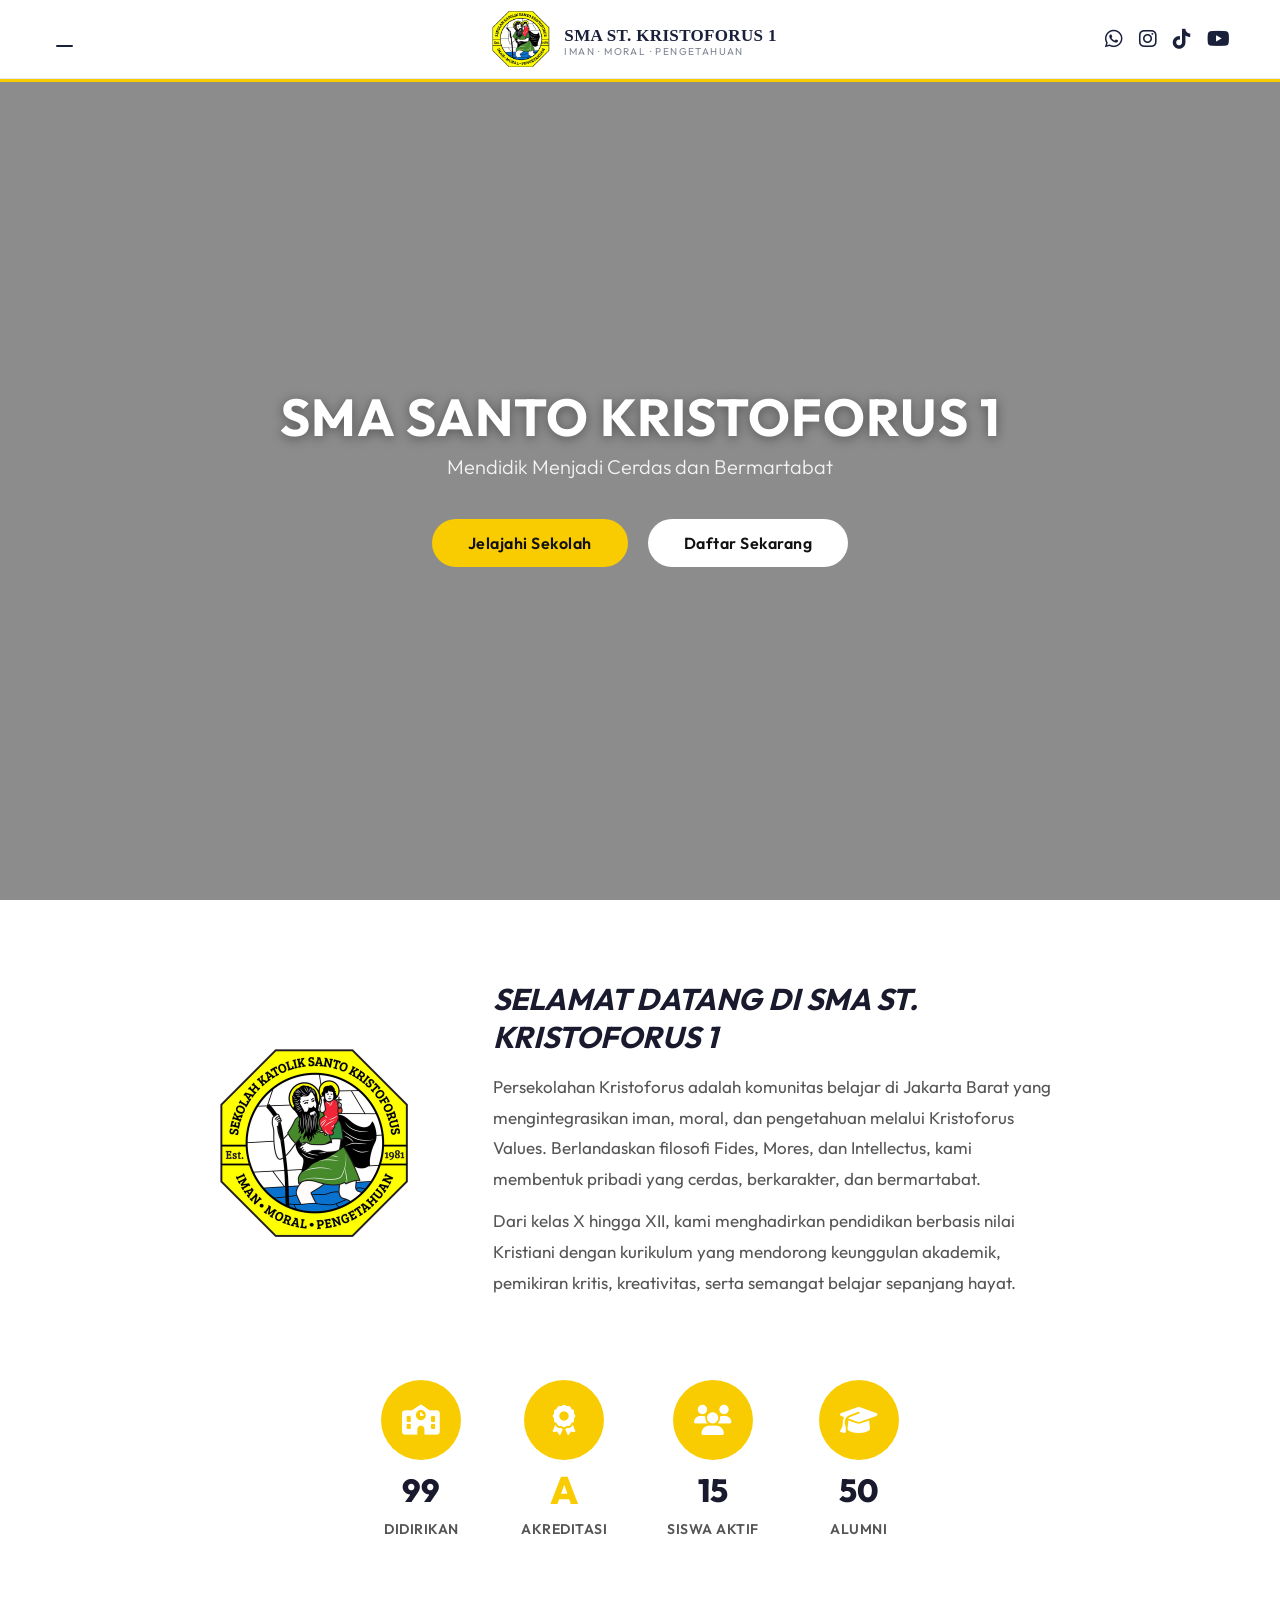
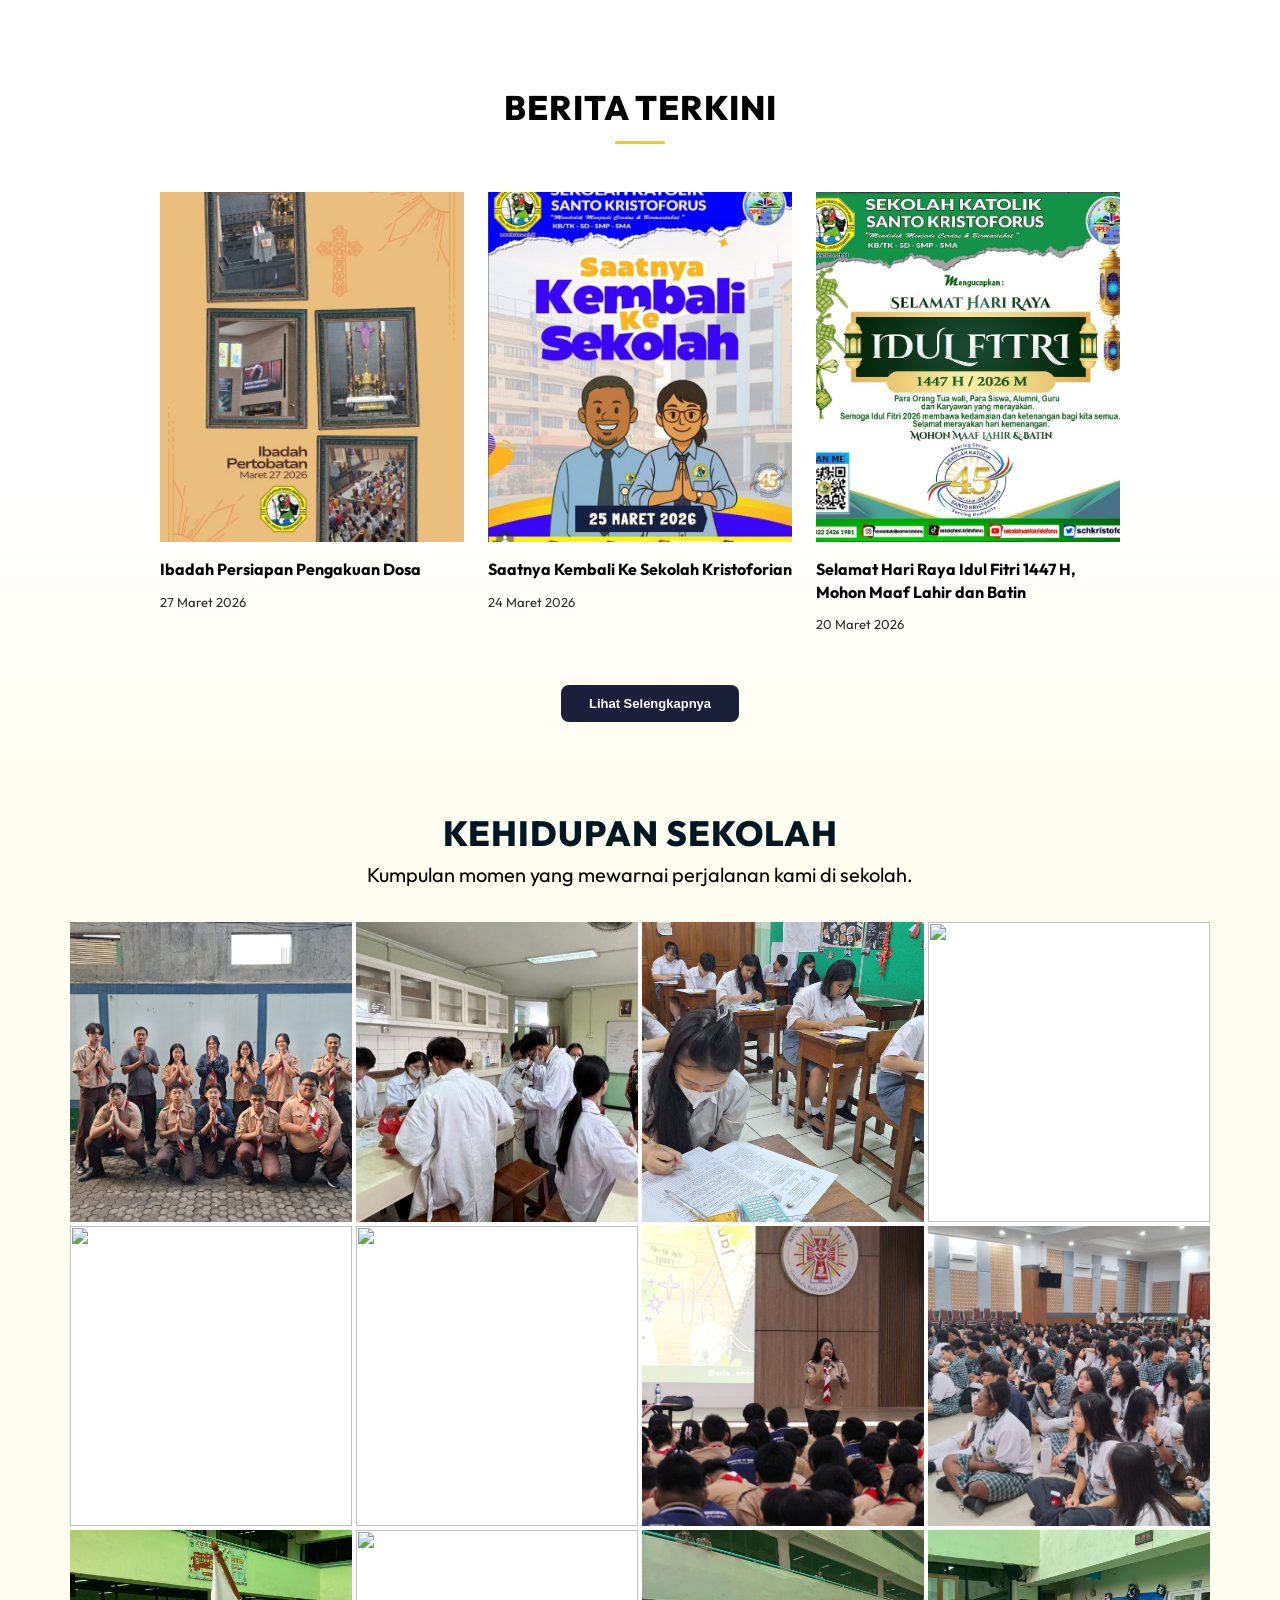
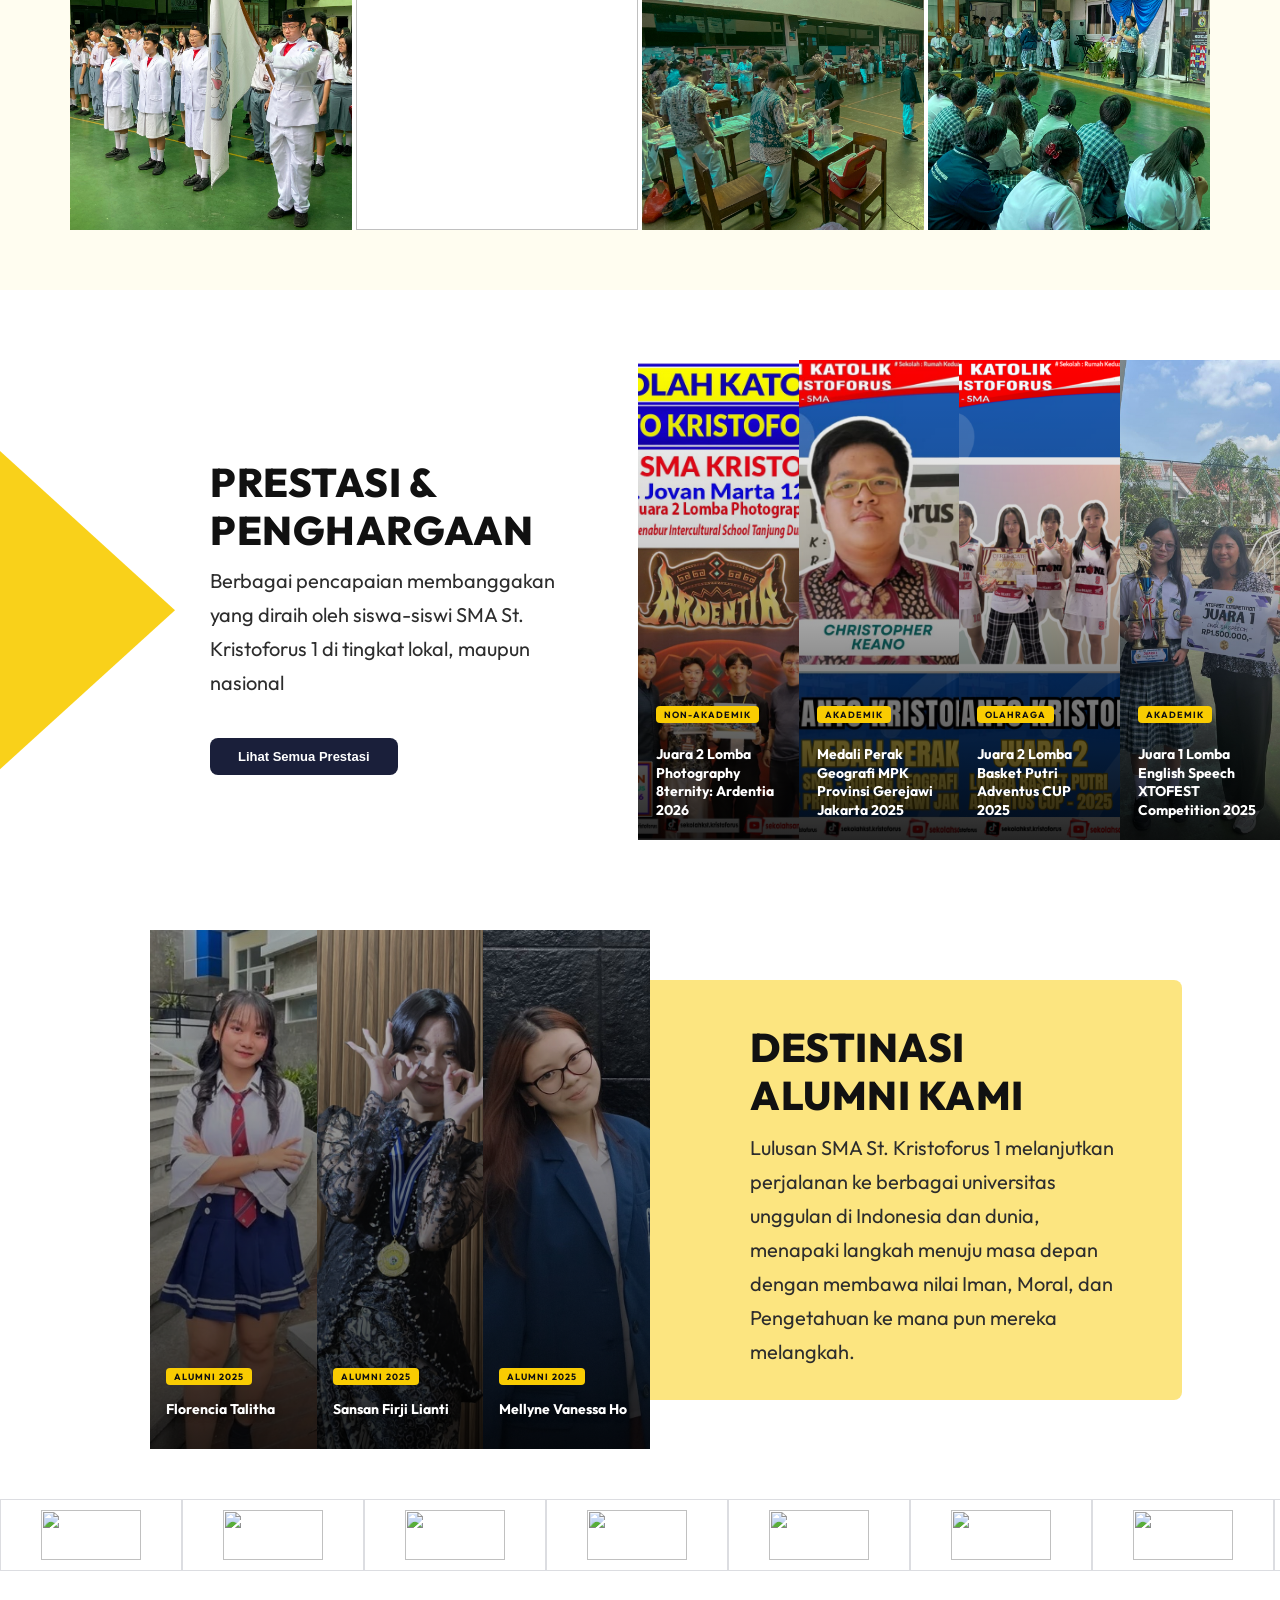
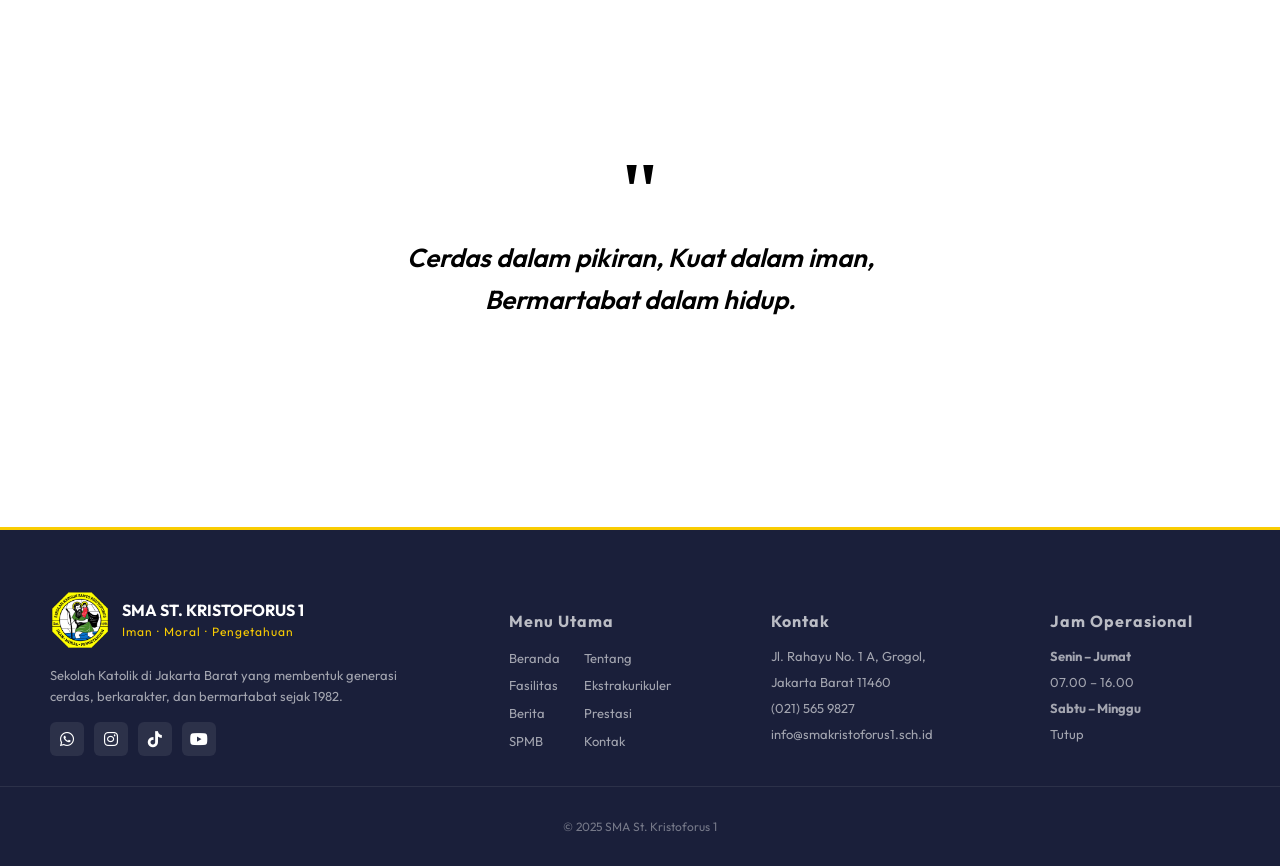
==== commit a1c285d3: "Co-authored-by: kelaaur <kelaaur@users.noreply.github.com>" ====
--- a/beranda/home.html
+++ b/beranda/home.html
@@ -1,5 +1,6 @@
 <!DOCTYPE html>
 <html lang="en">
+
 <head>
     <meta charset="UTF-8">
     <meta name="viewport" content="width=device-width, initial-scale=1.0">
@@ -10,19 +11,19 @@
     <link rel="stylesheet" href="style.css">
     <link rel="stylesheet" href="https://cdnjs.cloudflare.com/ajax/libs/font-awesome/6.5.0/css/all.min.css">
 </head>
+
 <body>
     <nav class="navbar">
         <div class="nav-top">
             <button class="hamburger-btn" id="hamburger" onclick="toggleNav()">
                 <span></span><span></span><span></span>
             </button>
-        
+
             <a class="nav-brand" href="../beranda/home.html">
-            <img src="logoxto.png" class="nav-logo">
-            <div>
-                 <p class="nav-brand-name">SMA ST. KRISTOFORUS 1 <br> <span>Iman · Moral · Pengetahuan</span></p>
-                
-            </div>
+                <img src="logoxto.png" class="nav-logo">
+                <div>
+                    <p class="nav-brand-name">SMA ST. KRISTOFORUS 1 <br> <span>Iman · Moral · Pengetahuan</span></p>
+                </div>
             </a>
 
             <div class="nav-socials">
@@ -44,317 +45,358 @@
         <div class="nav-divider"></div>
 
         <div class="nav-dropdown" id="navDropdown">
-              <ul class="nav-links">
+            <ul class="nav-links">
                 <li class="active"><a href="../beranda/home.html">Beranda</a></li>
-                <li><a href="../tentang/about.html">Tentang</a></li>  
+                <li><a href="../tentang/about.html">Tentang</a></li>
                 <li><a href="../fasilitas/fasilitas.html">Fasilitas</a></li>
                 <li><a href="../kehidupan/kehidupan.html">Kehidupan Siswa</a></li>
                 <li><a href="../berita/news.html">Berita</a></li>
                 <li><a href="../prestasi/prestasi.html">Prestasi</a></li>
-                <li><a href="https://sma1.kristo.sch.id/psb/psb_v2.php">SPMB</a></li>
-                <li><a href="#">Kontak</a></li>
-             </ul>
+                <li><a href="../spmb/spmb.html">SPMB</a></li>
+                <li><a href="../kontak/kontak.html">Kontak</a></li>
+            </ul>
         </div>
     </nav>
 
-        <section class="hero">
-            <video class="hero-video" autoplay muted loop playsinline>
-                <source src="video.mp4" type="video/mp4">
-            </video>
-            <div class="hero-overlay">
-                <div class="hero-content">
-                    <h1>SMA Santo Kristoforus 1</h1>
-                    <p>Mendidik Menjadi Cerdas dan Bermartabat</p>
-                    <br>
-                 <div class="hero-button">
+    <section class="hero">
+        <video class="hero-video" autoplay muted loop playsinline>
+            <source src="video.mp4" type="video/mp4">
+        </video>
+        <div class="hero-overlay">
+            <div class="hero-content">
+                <h1>SMA Santo Kristoforus 1</h1>
+                <p>Mendidik Menjadi Cerdas dan Bermartabat</p>
+                <br>
+                <div class="hero-button">
                     <a href="#about" class="heroBtn1" id="exploreBtn">Jelajahi Sekolah</a>
-                    <a class="heroBtn2" id="exploreBtn" href="https://sma1.kristo.sch.id/psb/psb_v2.php">Daftar Sekarang</a>
-                  </div>
-                </div>
-            </div>
-        </section>
-
-
-       <section class="about" id="about">
+                    <a class="heroBtn2" id="exploreBtn" href="https://sma1.kristo.sch.id/psb/psb_v2.php">Daftar
+                        Sekarang</a>
+                </div>
+            </div>
+        </div>
+    </section>
+
+
+    <section class="about" id="about">
         <div class="about-wrapper">
-                <div class="about-left">
-            <img src="logoxto.png" alt="Logo SMA Santo Kristoforus 1" class="about-logo">
-            </div>
-        <div class="about-right">
-            <h2>Selamat Datang di SMA St. Kristoforus 1</h2>
-           <p>Persekolahan Kristoforus adalah komunitas belajar di Jakarta Barat yang mengintegrasikan iman, moral, dan pengetahuan melalui Kristoforus Values. Berlandaskan filosofi Fides, Mores, dan Intellectus, kami membentuk pribadi yang cerdas, berkarakter, dan bermartabat.</p>
-            <p>Dari kelas X hingga XII, kami menghadirkan pendidikan berbasis nilai Kristiani dengan kurikulum yang mendorong keunggulan akademik, pemikiran kritis, kreativitas, serta semangat belajar sepanjang hayat.</p>
-        </div>
-    </div>
-
-    <div class="stats">
-        <div class="stat-item">
-            <div class="stat-icon"><i class="fa-solid fa-school"></i></div>
-            <span class="stat-number" data-target="1982">0</span>
-            <span class="stat-label">Didirikan</span>
-        </div>
-        <div class="stat-item">
-            <div class="stat-icon"><i class="fa-solid fa-award"></i></div>
-            <span class="stat-number grade">C</span>
-            <span class="stat-label">Akreditasi</span>
-        </div>
-        <div class="stat-item">
-            <div class="stat-icon"><i class="fa-solid fa-users"></i></div>
-            <span class="stat-number plus" data-target="300">0+</span>
-            <span class="stat-label">Siswa Aktif</span>
-        </div>
-        <div class="stat-item">
-                        <div class="stat-icon"><i class="fa-solid fa-graduation-cap"></i></div>
-            <span class="stat-number plus" data-target="1000">0+</span>
-            <span class="stat-label">Alumni</span>
-        </div>
-    </div>
-</section>
-
-<section class="news" id="news">
-    <h2>Berita Terkini</h2>
-    <div class="underline-bar"></div>
-    <div class="news-grid" id="homeNewsContainer"></div>
-    <div class="read-all-wrap" style="margin-top: 32px;">
-        <button class="btn-read-all" onclick="window.location.href='../berita/news.html'">Lihat Selengkapnya</button>
-    </div>
-</section>
-
-<section class="culture">
-    <h2>Kehidupan Sekolah</h2>
-    <p class="culture-sub">Kumpulan momen yang mewarnai perjalanan kami di sekolah.</p>
-    
-     <div class="culture-grid">
-        <div class="g-item"><img src="bg.jpg" alt=""><div class="cph c1"></div></div>
-        <div class="g-item"><img src=".jpg" alt=""><div class="cph c2"></div></div>
-        <div class="g-item"><img src="test.jpg" alt=""><div class="cph c3"></div></div>
-        <div class="g-item"><img src="test.jpg" alt=""><div class="cph c4"></div></div>
-        <div class="g-item"><img src="test.jpg" alt=""><div class="cph c5"></div></div>
-        <div class="g-item"><img src="test.jpg" alt=""><div class="cph c6"></div></div>
-        <div class="g-item"><img src="test.jpg" alt=""><div class="cph c7"></div></div>
-        <div class="g-item"><img src="test.jpg" alt=""><div class="cph c8"></div></div>
-        <div class="g-item"><img src="test.jpg" alt=""><div class="cph c9"></div></div>
-        <div class="g-item"><img src="test.jpg" alt=""><div class="cph c10"></div></div>
-        <div class="g-item"><img src="test.jpg" alt=""><div class="cph c11"></div></div>
-        <div class="g-item"><img src="test.jpg" alt=""><div class="cph c12"></div></div>
-</section>
-
-<section class="achievement">
-    <div class="ach-layout">
-        <div class="ach-left">
-            <h2>Prestasi &amp; <br>Penghargaan</h2>
-            <p>Berbagai pencapaian membanggakan yang diraih oleh siswa-siswi SMA St. Kristoforus 1 di tingkat lokal, maupun nasional</p>
-            <button class="btn-all-achievement" class="btn-read-all" onclick="window.location.href='../prestasi/prestasi.html'">Lihat Semua Prestasi</button>
-        </div>
-
-        <div class="ach-right" id="homePrestasiContainer">
-        </div>
-    </div>
-</section>
-
-<section class="alumni">
-    <div class="alumni-layout">
-        <div class="alumni-left">
-            <div class="alumni-card">
-                <div class="bg ap1"></div>
-                <div class="alumni-info">
-                    <span class="alumni-badge">Alumni 2025</span>
-                    <p class="alumni-name">Florencia Talitha</p>
-                    <p class="alumni-univ">BCA Learning Institute - PPBP BCA</p>
-                </div>
-            </div>
-
-            <div class="alumni-card">
-                <div class="bg ap2"></div>
-                <div class="alumni-info">
-                    <span class="alumni-badge">Alumni 2025</span>
-                    <p class="alumni-name">Florencia Talitha</p>
-                    <p class="alumni-univ">BCA Learning Institute - PPBP BCA</p>
-                </div>
-            </div>
-
-            <div class="alumni-card">
-                <div class="bg ap3"></div>
-                <div class="alumni-info">
-                    <span class="alumni-badge">Alumni 2025</span>
-                    <p class="alumni-name">Florencia Talitha</p>
-                    <p class="alumni-univ">BCA Learning Institute - PPBP BCA</p>
-                </div>
-            </div>
-        </div>
-
-        <div class="alumni-right">
-            <h2>Alumni<br>Terbaik Kami</h2>
-            <p>Lulusan SMA St. Kristoforus 1 telah melanjutkan perjalanan ke universitas-universitas terbaik di Indonesia dan dunia, membawa nilai Iman, Moral, dan Pengetahuan ke mana pun mereka melangkah.</p>
-        </div>
-    </div>
-
-     <div class="ticker-wrap">
-      <div class="ticker-track">
-       <div class="ticker-item">
-    <img class="ticker-logo" src="https://febinfluencer.com/wp-content/uploads/event-manager-uploads/organizer_logo/2021/07/Logo-Binus-University-Universitas-Bina-Nusantara-Original-PNG.png">
-    </div>
-
-    <div class="ticker-item">
-    <img class="ticker-logo" src="https://assets.nsd.co.id/images/kampus/logo/LAMBANG_UNTAR.png">
-    </div>
-
-
-    <div class="ticker-item">
-    <img class="ticker-logo" src="https://blogger.googleusercontent.com/img/b/R29vZ2xl/AVvXsEhV-Ihr0ztWxlC8Jusqb0UUG6kSnsC5LJQIyoGseK1uwoSRm_hV_m_1LASYgQ0fF_DnGCJtvfeBZRxSzUgf5v57kOmsBAiZCTLenBn8fXMPU-Fsi8Lw5mGtCsnEhuPr7f4k3j5-aT3npjLisj3-AjHQASeyjCTgAIFu7Ee6t2d-NzSqOLndUYs_uQ/w312-h320/Universitas%20Trisakti%20[KOLEKSILOGO.COM].png">
-    </div>
-
-        <div class="ticker-item">
-    <img class="ticker-logo" src="https://koeliah.com/wp-content/uploads/2019/02/atmajaya.png">
-    </div>
-
-    <div class="ticker-item">
-    <img class="ticker-logo" src="https://avatars.githubusercontent.com/u/58277154?s=280&v=4">
-    </div>
-
-    <div class="ticker-item">
-  <img class="ticker-logo" src="https://png.pngtree.com/png-clipart/20221224/original/pngtree-bca-bank-logo-png-image_8801637.png">
-    </div>
-
-    <div class="ticker-item">
-  <img class="ticker-logo" src="https://1.bp.blogspot.com/-SE6r3dDLmew/Xkiv0MuNmmI/AAAAAAAABn8/WmKa1sn4VLEDyTaL5z097PMynMPRrHPVwCLcBGAsYHQ/s1600/Logo%2BUI%2B%2528Universitas%2BIndonesia%2529.png">
-    </div>
-
-    <div class="ticker-item">
-    <img class="ticker-logo" src="https://th.bing.com/th/id/R.b2ec542f9923ab8446965b2aed23e0e0?rik=YSL%2ff2a68XJTog&riu=http%3a%2f%2f1.bp.blogspot.com%2f-mRfYn22fdZ8%2fVPSSCgJUCVI%2fAAAAAAAACCQ%2fIaDkw6CjEsA%2fs1600%2fLogo-Universitas-Brawijaya.jpg&ehk=VYLfSCisJX6P681WWyfd%2b79NpqHHoG2oefjWCWD4uwE%3d&risl=&pid=ImgRaw&r=0">
-    </div>
-
-     <div class="ticker-item">
-    <img class="ticker-logo" src="https://febinfluencer.com/wp-content/uploads/event-manager-uploads/organizer_logo/2021/07/Logo-Binus-University-Universitas-Bina-Nusantara-Original-PNG.png">
-    </div>
-
-    <div class="ticker-item">
-    <img class="ticker-logo" src="https://assets.nsd.co.id/images/kampus/logo/LAMBANG_UNTAR.png">
-    </div>
-
-
-    <div class="ticker-item">
-    <img class="ticker-logo" src="https://blogger.googleusercontent.com/img/b/R29vZ2xl/AVvXsEhV-Ihr0ztWxlC8Jusqb0UUG6kSnsC5LJQIyoGseK1uwoSRm_hV_m_1LASYgQ0fF_DnGCJtvfeBZRxSzUgf5v57kOmsBAiZCTLenBn8fXMPU-Fsi8Lw5mGtCsnEhuPr7f4k3j5-aT3npjLisj3-AjHQASeyjCTgAIFu7Ee6t2d-NzSqOLndUYs_uQ/w312-h320/Universitas%20Trisakti%20[KOLEKSILOGO.COM].png">
-    </div>
-
-        <div class="ticker-item">
-    <img class="ticker-logo" src="https://koeliah.com/wp-content/uploads/2019/02/atmajaya.png">
-    </div>
-
-    <div class="ticker-item">
-    <img class="ticker-logo" src="https://avatars.githubusercontent.com/u/58277154?s=280&v=4">
-    </div>
-
-    <div class="ticker-item">
-  <img class="ticker-logo" src="https://png.pngtree.com/png-clipart/20221224/original/pngtree-bca-bank-logo-png-image_8801637.png">
-    </div>
-
-    <div class="ticker-item">
-  <img class="ticker-logo" src="https://1.bp.blogspot.com/-SE6r3dDLmew/Xkiv0MuNmmI/AAAAAAAABn8/WmKa1sn4VLEDyTaL5z097PMynMPRrHPVwCLcBGAsYHQ/s1600/Logo%2BUI%2B%2528Universitas%2BIndonesia%2529.png">
-    </div>
-
-    <div class="ticker-item">
-    <img class="ticker-logo" src="https://th.bing.com/th/id/R.b2ec542f9923ab8446965b2aed23e0e0?rik=YSL%2ff2a68XJTog&riu=http%3a%2f%2f1.bp.blogspot.com%2f-mRfYn22fdZ8%2fVPSSCgJUCVI%2fAAAAAAAACCQ%2fIaDkw6CjEsA%2fs1600%2fLogo-Universitas-Brawijaya.jpg&ehk=VYLfSCisJX6P681WWyfd%2b79NpqHHoG2oefjWCWD4uwE%3d&risl=&pid=ImgRaw&r=0">
-    </div>
-    </div>
-</section>
-
-<section class="quotes">
-    <div class="quotes-content">
-        <span class="quotes-mark">"</span>
-        <p class="quotes-text">Cerdas dalam pikiran, Kuat dalam iman, Bermartabat dalam hidup.</p>
-    </div>
-</section>
-   
-<footer>
-    <footer class="footer">
-  <div class="footer-container">
-    <div class="footer-brand">
-      <div class="footer-logo">
-        <img src="logoxto.png" alt="logo">
-        <div>
-          <h3>SMA St. Kristoforus 1</h3>
-          <span>Iman · Moral · Pengetahuan</span>
-        </div>
-      </div>
-
-      <p class="footer-desc">
-        Sekolah Katolik di Jakarta Barat yang membentuk generasi cerdas,
-        berkarakter, dan bermartabat sejak 1982.
-      </p>
-
-      <div class="footer-socials">
-        <a href="#"><i class="fa-brands fa-whatsapp"></i></a>
-        <a href="#"><i class="fa-brands fa-instagram"></i></a>
-        <a href="#"><i class="fa-brands fa-tiktok"></i></a>
-        <a href="#"><i class="fa-brands fa-youtube"></i></a>
-      </div>
-    </div>
-
-    <div class="footer-col menu">
-      <h4 style="grid-column: span 2;">Menu Utama</h4>
-      <a href="#">Beranda</a>
-      <a href="#">Tentang</a>
-      <a href="#">Fasilitas</a>
-      <a href="#">Ekstrakurikuler</a>
-      <a href="#">Berita</a>
-      <a href="#">Prestasi</a>
-      <a href="#">SPMB</a>
-      <a href="#">Kontak</a>
-    </div>
-
-    <div class="footer-col">
-      <h4>Kontak</h4>
-      <p>Jl. Rahayu No. 1 A, Grogol, <br>Jakarta Barat 11460</p>
-      <p>(021) 565 9827</p>
-      <p>info@smakristoforus1.sch.id</p>
-    </div>
-
-    <div class="footer-col">
-      <h4>Jam Operasional</h4>
-      <p><strong>Senin – Jumat</strong><br>07.00 – 16.00</p>
-      <p><strong>Sabtu – Minggu</strong><br>Tutup</p>
-    </div>
-
-  </div>
-
-  <div class="footer-bottom">
-    <p>© 2025 SMA St. Kristoforus 1</p>
-  </div>
-</footer>
-<script src="../berita/data.js"></script>
-<script src="../prestasi/data.js"></script>
-    <script src="script.js"></script>
-    <script> 
-    const latest = [...newsData].reverse().slice(0, 3);
-  const homeContainer = document.getElementById("homeNewsContainer");
-
-  latest.forEach(item => {
-    const card = document.createElement("div");
-    card.classList.add("news-card");
-    card.innerHTML = `
+            <div class="about-left">
+                <img src="logoxto.png" alt="Logo SMA Santo Kristoforus 1" class="about-logo">
+            </div>
+            <div class="about-right">
+                <h2>Selamat Datang di SMA St. Kristoforus 1</h2>
+                <p>Persekolahan Kristoforus adalah komunitas belajar di Jakarta Barat yang mengintegrasikan iman, moral,
+                    dan pengetahuan melalui Kristoforus Values. Berlandaskan filosofi Fides, Mores, dan Intellectus,
+                    kami membentuk pribadi yang cerdas, berkarakter, dan bermartabat.</p>
+                <p>Dari kelas X hingga XII, kami menghadirkan pendidikan berbasis nilai Kristiani dengan kurikulum yang
+                    mendorong keunggulan akademik, pemikiran kritis, kreativitas, serta semangat belajar sepanjang
+                    hayat.</p>
+            </div>
+        </div>
+
+        <div class="stats">
+            <div class="stat-item">
+                <div class="stat-icon"><i class="fa-solid fa-school"></i></div>
+                <span class="stat-number" data-target="1982">0</span>
+                <span class="stat-label">Didirikan</span>
+            </div>
+            <div class="stat-item">
+                <div class="stat-icon"><i class="fa-solid fa-award"></i></div>
+                <span class="stat-number grade">C</span>
+                <span class="stat-label">Akreditasi</span>
+            </div>
+            <div class="stat-item">
+                <div class="stat-icon"><i class="fa-solid fa-users"></i></div>
+                <span class="stat-number plus" data-target="300">0+</span>
+                <span class="stat-label">Siswa Aktif</span>
+            </div>
+            <div class="stat-item">
+                <div class="stat-icon"><i class="fa-solid fa-graduation-cap"></i></div>
+                <span class="stat-number plus" data-target="1000">0+</span>
+                <span class="stat-label">Alumni</span>
+            </div>
+        </div>
+    </section>
+
+    <section class="news" id="news">
+        <h2>Berita Terkini</h2>
+        <div class="underline-bar"></div>
+        <div class="news-grid" id="homeNewsContainer"></div>
+        <div class="read-all-wrap" style="margin-top: 32px;">
+            <button class="btn-read-all" onclick="window.location.href='../berita/news.html'">Lihat
+                Selengkapnya</button>
+        </div>
+    </section>
+
+    <section class="culture">
+        <h2>Kehidupan Sekolah</h2>
+        <p class="culture-sub">Kumpulan momen yang mewarnai perjalanan kami di sekolah.</p>
+
+        <div class="culture-grid">
+            <div class="g-item"><img src="1.jpg" alt="">
+                <div class="cph c1"></div>
+            </div>
+            <div class="g-item"><img src="3.jpeg" alt="">
+                <div class="cph c2"></div>
+            </div>
+            <div class="g-item"><img src="13.jpg" alt="">
+                <div class="cph c3"></div>
+            </div>
+            <div class="g-item"><img src="111.jpg" alt="">
+                <div class="cph c4"></div>
+            </div>
+            <div class="g-item"><img src="5.jpg" alt="">
+                <div class="cph c5"></div>
+            </div>
+            <div class="g-item"><img src="4.jpg" alt="">
+                <div class="cph c6"></div>
+            </div>
+            <div class="g-item"><img src="8.jpg" alt="">
+                <div class="cph c7"></div>
+            </div>
+            <div class="g-item"><img src="123.jpg" alt="">
+                <div class="cph c8"></div>
+            </div>
+            <div class="g-item"><img src="0.jpg" alt="">
+                <div class="cph c9"></div>
+            </div>
+            <div class="g-item"><img src="20.jpg" alt="">
+                <div class="cph c10"></div>
+            </div>
+            <div class="g-item"><img src="15.jpg" alt="">
+                <div class="cph c11"></div>
+            </div>
+            <div class="g-item"><img src="12.jpg" alt="">
+                <div class="cph c12"></div>
+            </div>
+    </section>
+
+    <section class="achievement">
+        <div class="ach-layout">
+            <div class="ach-left">
+                <h2>Prestasi &amp; <br>Penghargaan</h2>
+                <p>Berbagai pencapaian membanggakan yang diraih oleh siswa-siswi SMA St. Kristoforus 1 di tingkat lokal,
+                    maupun nasional</p>
+                <button class="btn-all-achievement" class="btn-read-all"
+                    onclick="window.location.href='../prestasi/prestasi.html'">Lihat Semua Prestasi</button>
+            </div>
+
+            <div class="ach-right" id="homePrestasiContainer">
+            </div>
+        </div>
+    </section>
+
+    <section class="alumni">
+        <div class="alumni-layout">
+            <div class="alumni-left">
+                <div class="alumni-card">
+                    <div class="bg ap1"></div>
+                    <div class="alumni-info">
+                        <span class="alumni-badge">Alumni 2025</span>
+                        <p class="alumni-name">Florencia Talitha</p>
+                        <p class="alumni-univ">BCA Learning Institute</p>
+                    </div>
+                </div>
+
+                <div class="alumni-card">
+                    <div class="bg ap2"></div>
+                    <div class="alumni-info">
+                        <span class="alumni-badge">Alumni 2025</span>
+                        <p class="alumni-name">Sansan Firji Lianti</p>
+                        <p class="alumni-univ">Jinling Institute of Technology (China)</p>
+                    </div>
+                </div>
+
+                <div class="alumni-card">
+                    <div class="bg ap3"></div>
+                    <div class="alumni-info">
+                        <span class="alumni-badge">Alumni 2025</span>
+                        <p class="alumni-name">Mellyne Vanessa Ho</p>
+                        <p class="alumni-univ">Universitas Multimedia Nusantara</p>
+                    </div>
+                </div>
+            </div>
+
+            <div class="alumni-right">
+                <h2>Destinasi<br>Alumni Kami</h2>
+                <p>Lulusan SMA St. Kristoforus 1 melanjutkan perjalanan ke berbagai universitas unggulan di Indonesia dan dunia, menapaki langkah menuju masa depan dengan membawa nilai Iman, Moral, dan Pengetahuan ke mana pun mereka melangkah.</p>
+            </div>
+        </div>
+
+        <div class="ticker-wrap">
+            <div class="ticker-track">
+                <div class="ticker-item">
+                    <img class="ticker-logo"
+                        src="https://febinfluencer.com/wp-content/uploads/event-manager-uploads/organizer_logo/2021/07/Logo-Binus-University-Universitas-Bina-Nusantara-Original-PNG.png">
+                </div>
+
+                <div class="ticker-item">
+                    <img class="ticker-logo" src="https://assets.nsd.co.id/images/kampus/logo/LAMBANG_UNTAR.png">
+                </div>
+
+
+                <div class="ticker-item">
+                    <img class="ticker-logo"
+                        src="https://blogger.googleusercontent.com/img/b/R29vZ2xl/AVvXsEhV-Ihr0ztWxlC8Jusqb0UUG6kSnsC5LJQIyoGseK1uwoSRm_hV_m_1LASYgQ0fF_DnGCJtvfeBZRxSzUgf5v57kOmsBAiZCTLenBn8fXMPU-Fsi8Lw5mGtCsnEhuPr7f4k3j5-aT3npjLisj3-AjHQASeyjCTgAIFu7Ee6t2d-NzSqOLndUYs_uQ/w312-h320/Universitas%20Trisakti%20[KOLEKSILOGO.COM].png">
+                </div>
+
+                <div class="ticker-item">
+                    <img class="ticker-logo" src="https://koeliah.com/wp-content/uploads/2019/02/atmajaya.png">
+                </div>
+
+                <div class="ticker-item">
+                    <img class="ticker-logo" src="https://avatars.githubusercontent.com/u/58277154?s=280&v=4">
+                </div>
+
+                <div class="ticker-item">
+                    <img class="ticker-logo"
+                        src="https://png.pngtree.com/png-clipart/20221224/original/pngtree-bca-bank-logo-png-image_8801637.png">
+                </div>
+
+                <div class="ticker-item">
+                    <img class="ticker-logo"
+                        src="https://1.bp.blogspot.com/-SE6r3dDLmew/Xkiv0MuNmmI/AAAAAAAABn8/WmKa1sn4VLEDyTaL5z097PMynMPRrHPVwCLcBGAsYHQ/s1600/Logo%2BUI%2B%2528Universitas%2BIndonesia%2529.png">
+                </div>
+
+                <div class="ticker-item">
+                    <img class="ticker-logo"
+                        src="https://th.bing.com/th/id/R.b2ec542f9923ab8446965b2aed23e0e0?rik=YSL%2ff2a68XJTog&riu=http%3a%2f%2f1.bp.blogspot.com%2f-mRfYn22fdZ8%2fVPSSCgJUCVI%2fAAAAAAAACCQ%2fIaDkw6CjEsA%2fs1600%2fLogo-Universitas-Brawijaya.jpg&ehk=VYLfSCisJX6P681WWyfd%2b79NpqHHoG2oefjWCWD4uwE%3d&risl=&pid=ImgRaw&r=0">
+                </div>
+
+                <div class="ticker-item">
+                    <img class="ticker-logo"
+                        src="https://febinfluencer.com/wp-content/uploads/event-manager-uploads/organizer_logo/2021/07/Logo-Binus-University-Universitas-Bina-Nusantara-Original-PNG.png">
+                </div>
+
+                <div class="ticker-item">
+                    <img class="ticker-logo" src="https://assets.nsd.co.id/images/kampus/logo/LAMBANG_UNTAR.png">
+                </div>
+
+
+                <div class="ticker-item">
+                    <img class="ticker-logo"
+                        src="https://blogger.googleusercontent.com/img/b/R29vZ2xl/AVvXsEhV-Ihr0ztWxlC8Jusqb0UUG6kSnsC5LJQIyoGseK1uwoSRm_hV_m_1LASYgQ0fF_DnGCJtvfeBZRxSzUgf5v57kOmsBAiZCTLenBn8fXMPU-Fsi8Lw5mGtCsnEhuPr7f4k3j5-aT3npjLisj3-AjHQASeyjCTgAIFu7Ee6t2d-NzSqOLndUYs_uQ/w312-h320/Universitas%20Trisakti%20[KOLEKSILOGO.COM].png">
+                </div>
+
+                <div class="ticker-item">
+                    <img class="ticker-logo" src="https://koeliah.com/wp-content/uploads/2019/02/atmajaya.png">
+                </div>
+
+                <div class="ticker-item">
+                    <img class="ticker-logo" src="https://avatars.githubusercontent.com/u/58277154?s=280&v=4">
+                </div>
+
+                <div class="ticker-item">
+                    <img class="ticker-logo"
+                        src="https://png.pngtree.com/png-clipart/20221224/original/pngtree-bca-bank-logo-png-image_8801637.png">
+                </div>
+
+                <div class="ticker-item">
+                    <img class="ticker-logo"
+                        src="https://1.bp.blogspot.com/-SE6r3dDLmew/Xkiv0MuNmmI/AAAAAAAABn8/WmKa1sn4VLEDyTaL5z097PMynMPRrHPVwCLcBGAsYHQ/s1600/Logo%2BUI%2B%2528Universitas%2BIndonesia%2529.png">
+                </div>
+
+                <div class="ticker-item">
+                    <img class="ticker-logo"
+                        src="https://th.bing.com/th/id/R.b2ec542f9923ab8446965b2aed23e0e0?rik=YSL%2ff2a68XJTog&riu=http%3a%2f%2f1.bp.blogspot.com%2f-mRfYn22fdZ8%2fVPSSCgJUCVI%2fAAAAAAAACCQ%2fIaDkw6CjEsA%2fs1600%2fLogo-Universitas-Brawijaya.jpg&ehk=VYLfSCisJX6P681WWyfd%2b79NpqHHoG2oefjWCWD4uwE%3d&risl=&pid=ImgRaw&r=0">
+                </div>
+            </div>
+    </section>
+
+    <section class="quotes">
+        <div class="quotes-content">
+            <span class="quotes-mark">"</span>
+            <p class="quotes-text">Cerdas dalam pikiran, Kuat dalam iman, Bermartabat dalam hidup.</p>
+        </div>
+    </section>
+
+        <footer class="footer">
+            <div class="footer-container">
+                <div class="footer-brand">
+                    <div class="footer-logo">
+                        <img src="logoxto.png" alt="logo">
+                        <div>
+                            <h3>SMA St. Kristoforus 1</h3>
+                            <span>Iman · Moral · Pengetahuan</span>
+                        </div>
+                    </div>
+
+                    <p class="footer-desc">
+                        Sekolah Katolik di Jakarta Barat yang membentuk generasi cerdas,
+                        berkarakter, dan bermartabat sejak 1982.
+                    </p>
+
+                    <div class="footer-socials">
+                        <a href="#"><i class="fa-brands fa-whatsapp"></i></a>
+                        <a href="#"><i class="fa-brands fa-instagram"></i></a>
+                        <a href="#"><i class="fa-brands fa-tiktok"></i></a>
+                        <a href="#"><i class="fa-brands fa-youtube"></i></a>
+                    </div>
+                </div>
+
+                <div class="footer-col menu">
+                    <h4 style="grid-column: span 2;">Menu Utama</h4>
+                    <a href="#">Beranda</a>
+                    <a href="#">Tentang</a>
+                    <a href="#">Fasilitas</a>
+                    <a href="#">Ekstrakurikuler</a>
+                    <a href="#">Berita</a>
+                    <a href="#">Prestasi</a>
+                    <a href="#">SPMB</a>
+                    <a href="#">Kontak</a>
+                </div>
+
+                <div class="footer-col">
+                    <h4>Kontak</h4>
+                    <p>Jl. Rahayu No. 1 A, Grogol, <br>Jakarta Barat 11460</p>
+                    <p>(021) 565 9827</p>
+                    <p>info@smakristoforus1.sch.id</p>
+                </div>
+
+                <div class="footer-col">
+                    <h4>Jam Operasional</h4>
+                    <p><strong>Senin – Jumat</strong><br>07.00 – 16.00</p>
+                    <p><strong>Sabtu – Minggu</strong><br>Tutup</p>
+                </div>
+
+            </div>
+
+            <div class="footer-bottom">
+                <p>© 2025 SMA St. Kristoforus 1</p>
+            </div>
+        </footer>
+        <script src="../berita/data.js"></script>
+        <script src="../prestasi/data.js"></script>
+        <script src="script.js"></script>
+        <script>
+            const latest = [...newsData].reverse().slice(0, 3);
+            const homeContainer = document.getElementById("homeNewsContainer");
+
+            latest.forEach(item => {
+                const card = document.createElement("div");
+                card.classList.add("news-card");
+                card.innerHTML = `
       <img src="../berita/${item.image}" alt="">
       <div class="news-content">
         <h3>${item.title}</h3>
         <p class="news-date">${item.date}</p>
       </div>
     `;
-    card.onclick = () => window.location.href = `../berita/detail.html?id=${item.id}`;
-    homeContainer.appendChild(card);
-  });
-  </script>
-
-  <script>
-    const latestPrestasi = [...dataPrestasi].reverse().slice(0, 4);
-const achContainer = document.getElementById("homePrestasiContainer");
-
-latestPrestasi.forEach(item => {
-  const card = document.createElement("div");
-  card.className = "ach-card";
-  const bgStyle = item.foto 
-    ? `background: url('../prestasi/${item.foto}') center/cover no-repeat` 
-    : `background: #1a2a4a`;
-  card.innerHTML = `
+                card.onclick = () => window.location.href = `../berita/detail.html?id=${item.id}`;
+                homeContainer.appendChild(card);
+            });
+        </script>
+
+        <script>
+            const latestPrestasi = [...dataPrestasi].reverse().slice(0, 4);
+            const achContainer = document.getElementById("homePrestasiContainer");
+
+            latestPrestasi.forEach(item => {
+                const card = document.createElement("div");
+                card.className = "ach-card";
+                const bgStyle = item.foto
+                    ? `background: url('../prestasi/${item.foto}') center/cover no-repeat`
+                    : `background: #1a2a4a`;
+                card.innerHTML = `
     <div class="bg" style="${bgStyle}"></div>
     <div class="ach-content">
       <span class="ach-label">${item.kategori}</span>
@@ -366,11 +408,12 @@
       </div>
     </div>
   `;
-  card.onclick = () => window.location.href = `../prestasi/prestasidetail.html?id=${item.id}`;
-  achContainer.appendChild(card);
-});
-  </script>
-    
-    
+                card.onclick = () => window.location.href = `../prestasi/prestasidetail.html?id=${item.id}`;
+                achContainer.appendChild(card);
+            });
+        </script>
+
+
 </body>
+
 </html>
--- a/beranda/style.css
+++ b/beranda/style.css
@@ -1,26 +1,38 @@
-html{
+/* =============================================
+   BASE
+   ============================================= */
+
+html {
     scroll-behavior: smooth;
 }
-body{
+
+body {
     margin: 0;
     font-family: 'Outfit', sans-serif;
 }
 
-.navbar{
+/* =============================================
+   NAVBAR
+   ============================================= */
+
+.navbar {
     background: #fff;
     position: fixed;
     z-index: 10;
     width: 100%;
 }
 
-.nav-top{
+.nav-top {
     display: flex;
     align-items: center;
     justify-content: space-between;
     padding: 20px 50px;
-}
-
-.hamburger-btn{
+    position: relative;
+
+}
+
+/* ── Hamburger ── */
+.hamburger-btn {
     display: flex;
     flex-direction: column;
     gap: 5px;
@@ -33,11 +45,14 @@
     padding: 6px;
     border-radius: 6px;
     transition: background 0.15s;
-}
-
-.hamburger-btn:hover{ 
-    background: rgba(0,0,0,0.06); 
-}
+    flex-shrink: 0;
+    z-index: 2;
+}
+
+.hamburger-btn:hover {
+    background: rgba(0, 0, 0, 0.06);
+}
+
 .hamburger-btn span {
     display: block;
     height: 2px;
@@ -46,12 +61,27 @@
     transition: transform 0.25s, opacity 0.2s, width 0.2s;
     transform-origin: center;
 }
-.hamburger-btn span:nth-child(3) { width: 65%; }
-.hamburger-btn.open span:nth-child(1) { transform: translateY(7px) rotate(45deg); }
-.hamburger-btn.open span:nth-child(2) { opacity: 0; transform: scaleX(0); }
-.hamburger-btn.open span:nth-child(3) { transform: translateY(-7px) rotate(-45deg); width: 100%; }
- 
-.nav-brand{
+
+.hamburger-btn span:nth-child(3) {
+    width: 65%;
+}
+
+.hamburger-btn.open span:nth-child(1) {
+    transform: translateY(7px) rotate(45deg);
+}
+
+.hamburger-btn.open span:nth-child(2) {
+    opacity: 0;
+    transform: scaleX(0);
+}
+
+.hamburger-btn.open span:nth-child(3) {
+    transform: translateY(-7px) rotate(-45deg);
+    width: 100%;
+}
+
+/* ── Brand (absolutely centred on desktop) ── */
+.nav-brand {
     display: flex;
     align-items: center;
     gap: 14px;
@@ -60,13 +90,13 @@
     left: 49.5%;
     transform: translateX(-50%);
 }
- 
-.nav-logo{ 
-    width: 60px; 
-    height: 60px; 
-    flex-shrink: 0; 
-}
- 
+
+.nav-logo {
+    width: 60px;
+    height: 60px;
+    flex-shrink: 0;
+}
+
 .nav-brand-name {
     padding-top: 5px;
     font-family: 'Cinzel', serif;
@@ -76,106 +106,116 @@
     letter-spacing: 0.02em;
     line-height: 1.2;
 }
- 
-.nav-brand-name span {  
+
+.nav-brand-name span {
+    display: block;
     font-size: 10px;
-    color: rgba(26,31,58,0.55);
+    color: rgba(26, 31, 58, 0.55);
     letter-spacing: 0.14em;
-    text-transform: uppercase; 
-    line-height: 1;   
-}
- 
-.nav-socials { 
-    display: flex; 
+    text-transform: uppercase;
+    line-height: 1;
+    font-family: 'Outfit', sans-serif;
+    font-weight: 400;
+}
+
+/* ── Socials ── */
+.nav-socials {
+    display: flex;
     align-items: center;
-    gap: 16px; 
-}
-
-.nav-socials a{ 
-    color: #1a1f3a; 
-    transition: opacity 0.15s; 
-    text-decoration: none; 
-}
-
-.nav-socials a:hover{ 
-    opacity: 0.45; 
-}
-
-.nav-socials i{ 
+    gap: 16px;
+    flex-shrink: 0;
+    z-index: 2;
+}
+
+.nav-socials a {
+    color: #1a1f3a;
+    transition: opacity 0.15s;
+    text-decoration: none;
+}
+
+.nav-socials a:hover {
+    opacity: 0.45;
+}
+
+.nav-socials i {
     font-size: 20px;
 }
- 
-.nav-divider{ 
-    height: 1px; background: rgba(26,31,58,0.1); 
-}
- 
+
+/* ── Divider & Dropdown ── */
+.nav-divider {
+    height: 1px;
+    background: rgba(26, 31, 58, 0.1);
+}
+
 .nav-dropdown {
     background: white;
     max-height: 0;
     overflow: hidden;
-    transition: max-height 0.35s cubic-bezier(0.4,0,0.2,1);
+    transition: max-height 0.35s cubic-bezier(0.4, 0, 0.2, 1);
     z-index: 9;
-     border-bottom: 3px solid #f9cc02;
-}
-.nav-dropdown.open{ 
-    max-height: 100px; 
-}
-
-.nav-links{
-      display: flex;
-      list-style: none;
-      padding: 0 32px;
-      justify-content: center;
-}
- 
-.nav-links li a{
+    border-bottom: 3px solid #f9cc02;
+}
+
+.nav-dropdown.open {
+    max-height: 400px;
+    /* tall enough for vertical mobile stack */
+}
+
+.nav-links {
+    display: flex;
+    flex-wrap: wrap;
+    list-style: none;
+    padding: 10px 32px;
+    justify-content: center;
+    margin: 0;
+}
+
+.nav-links li a {
     display: block;
     padding: 13px 16px;
     font-size: 12.5px;
     font-weight: 700;
     letter-spacing: 0.06em;
-    color: rgba(26,31,58,0.65);
+    color: rgba(26, 31, 58, 0.65);
     text-decoration: none;
     transition: color 0.15s, background 0.15s;
     position: relative;
     white-space: nowrap;
 }
- 
+
 .nav-links li a:hover,
-.nav-links li.active a{ 
-    color: #1a1f3a; 
-    background: rgba(0,0,0,0.07); 
-}
+.nav-links li.active a {
+    color: #1a1f3a;
+    background: rgba(0, 0, 0, 0.07);
+}
+
 .nav-links li.active a::after {
-      content: '';
-      position: absolute;
-      bottom: 0; left: 16px; right: 16px;
-      height: 2.5px;
-      background: #1a1f3a;
-      border-radius: 2px 2px 0 0;
-    }
-
-section{
+    content: '';
+    position: absolute;
+    bottom: 0;
+    left: 16px;
+    right: 16px;
+    height: 2.5px;
+    background: #1a1f3a;
+    border-radius: 2px 2px 0 0;
+}
+
+/* =============================================
+   HERO
+   ============================================= */
+
+section {
     scroll-margin-top: 80px;
 }
-.hero{
+
+.hero {
     position: relative;
     width: 100%;
     height: 100vh;
     overflow: hidden;
 }
 
-.hero-overlay {
-    position: absolute;
-    inset: 0;
-    display: flex;             
-    align-items: center;        
-    justify-content: center;    
-    background: rgba(0, 0, 0, 0.45);
-    z-index: 0;
-}
-
-.hero-video{
+.hero-video {
     position: absolute;
     top: 0;
     left: 0;
@@ -185,7 +225,17 @@
     z-index: 0;
 }
 
-.hero-content{
+.hero-overlay {
+    position: absolute;
+    inset: 0;
+    display: flex;
+    align-items: center;
+    justify-content: center;
+    background: rgba(0, 0, 0, 0.45);
+    z-index: 1;
+}
+
+.hero-content {
     position: relative;
     z-index: 2;
     display: flex;
@@ -196,10 +246,10 @@
     text-align: center;
     color: white;
     padding: 0 20px;
-    margin-top: 50px ;
-}
-
-.hero-content h1{
+    margin-top: 50px;
+}
+
+.hero-content h1 {
     font-size: 52px;
     font-weight: 700;
     margin: 0 0 1px;
@@ -208,7 +258,7 @@
     text-transform: uppercase;
 }
 
-.hero-content p{
+.hero-content p {
     font-size: 20px;
     font-weight: 300;
     margin: 0 0 16px;
@@ -216,12 +266,14 @@
     max-width: 520px;
     line-height: 1.6;
 }
-.hero-buttons {
+
+.hero-button {
     display: flex;
     gap: 20px;
-    flex-wrap: wrap;       
+    flex-wrap: wrap;
     justify-content: center;
 }
+
 .heroBtn1 {
     text-decoration: none;
     background: #f9cc02;
@@ -237,9 +289,8 @@
 
 .heroBtn1:hover {
     background: #fff759;
-    color: #111;
     transform: translateY(-2px);
-    box-shadow: 0 8px 24px rgba(0,0,0,0.25);
+    box-shadow: 0 8px 24px rgba(0, 0, 0, 0.25);
 }
 
 .heroBtn2 {
@@ -257,10 +308,13 @@
 
 .heroBtn2:hover {
     background: #8f8f8f;
-    color: #111;
     transform: translateY(-2px);
-    box-shadow: 0 8px 24px rgba(0,0,0,0.25);
-}
+    box-shadow: 0 8px 24px rgba(0, 0, 0, 0.25);
+}
+
+/* =============================================
+   ABOUT
+   ============================================= */
 
 .about {
     padding: 80px 100px;
@@ -301,6 +355,7 @@
     margin: 0 0 12px;
 }
 
+/* ── Stats ── */
 .stats {
     display: flex;
     justify-content: center;
@@ -344,18 +399,23 @@
     text-transform: uppercase;
     letter-spacing: 0.5px;
 }
+
 .grade.pop {
-  transform: scale(1.2);
-  color: #f9cc02;
-  transition: 0.2s;
-}
-
-.news{
+    transform: scale(1.2);
+    color: #f9cc02;
+    transition: 0.2s;
+}
+
+/* =============================================
+   NEWS
+   ============================================= */
+
+.news {
     padding: 40px 24px 120px;
     background: white;
 }
 
-.news h2{
+.news h2 {
     text-align: center;
     font-size: 34px;
     font-weight: 800;
@@ -364,7 +424,7 @@
     margin-bottom: 12px;
 }
 
-.underline-bar{
+.underline-bar {
     width: 50px;
     height: 3px;
     background: #f9cc02;
@@ -372,7 +432,7 @@
     border-radius: 2px;
 }
 
-.news-grid{
+.news-grid {
     display: grid;
     position: relative;
     grid-template-columns: repeat(3, 1fr);
@@ -383,56 +443,51 @@
 }
 
 .news-card {
-  cursor: pointer;
+    cursor: pointer;
+    overflow: hidden;
 }
 
 .news-card img {
-  width: 100%;
-  height: 350px;
-  object-fit: cover;
-}
-
-/* CONTENT */
+    width: 100%;
+    height: 350px;
+    object-fit: cover;
+    transition: transform 0.3s, opacity 0.3s;
+    display: block;
+}
+
+.news-card:hover img {
+    transform: scale(1.05);
+    opacity: 0.85;
+}
+
 .news-content {
-  margin-top: 12px;
+    margin-top: 12px;
 }
 
 .news-content h3 {
-  font-size: 16px;
-  line-height: 1.4;
-  margin-bottom: 8px;
+    font-size: 16px;
+    line-height: 1.4;
+    margin-bottom: 8px;
+    transition: color 0.2s;
+}
+
+.news-card:hover h3 {
+    color: #f9cc02;
 }
 
 .news-date {
-  font-size: 13px;
-  color: #2b2b2b;
-}
-
-.news-card img {
-  transition: 0.3s;
-}
-
-.news-card:hover img {
-  transform: scale(1.05);
-  opacity: 0.85;
-}
-
-.news-card h3 {
-  transition: 0.2s;
-}
-
-.news-card:hover h3 {
-  color: #f9cc02;
-}
-
-.read-all-wrap{
+    font-size: 13px;
+    color: #2b2b2b;
+}
+
+.read-all-wrap {
     text-align: center;
     position: relative;
     padding-left: 20px;
     z-index: 3;
 }
 
-.btn-read-all{
+.btn-read-all {
     display: inline-block;
     padding: 11px 28px;
     background: #1a1f3a;
@@ -442,16 +497,20 @@
     border-radius: 8px;
     border: none;
     cursor: pointer;
-    transition: 0.2s, transform 0.2s;
+    transition: background 0.2s, transform 0.2s;
     width: fit-content;
     margin-top: 8px;
 }
 
-.btn-read-all:hover{ 
+.btn-read-all:hover {
     background: #ffffff;
     color: #1a1f3a;
     transform: translateY(-2px);
 }
+
+/* =============================================
+   CULTURE
+   ============================================= */
 
 .culture {
     position: relative;
@@ -470,11 +529,10 @@
     right: 0;
     height: 100%;
     background: linear-gradient(to top, #fffdf0 80%, #ffffff 100%);
-    z-index: -1; 
-}
-
-
-.culture h2{
+    z-index: -1;
+}
+
+.culture h2 {
     text-align: center;
     color: #001824;
     font-size: 35px;
@@ -484,15 +542,14 @@
     margin-bottom: 12px;
 }
 
-.culture-sub{
+.culture-sub {
     font-size: 20px;
     font-weight: 400;
     margin-bottom: 35px;
     margin-top: -5px;
 }
 
-
-.culture-grid{
+.culture-grid {
     display: grid;
     grid-template-columns: repeat(4, 1fr);
     grid-template-rows: repeat(3, 300px);
@@ -504,48 +561,96 @@
     background-color: white;
 }
 
-.culture-grid .g-item{
+.culture-grid .g-item {
     overflow: hidden;
     cursor: pointer;
 }
 
-.culture-grid .g-item img{
+.culture-grid .g-item img {
     width: 100%;
     height: 100%;
     object-fit: cover;
     transition: transform 0.35s ease;
 }
 
-.culture-grid .g-item:hover img{
+.culture-grid .g-item:hover img {
     transform: scale(1.08);
 }
 
-.culture-grid .g-item .cph{
+.culture-grid .g-item .cph {
     width: 100%;
     height: 100%;
     transition: transform 0.35s ease;
 }
 
- .culture-grid .g-item:hover .cph { transform: scale(1.08); }
-    .c1  { background: #5a7a9a; } .c2  { background: #c8b89a; }
-    .c3  { background: #7a9a7a; } .c4  { background: #9a7a6a; }
-    .c5  { background: #6a7a9a; } .c6  { background: #9a8a6a; }
-    .c7  { background: #7a6a9a; } .c8  { background: #c8a86a; }
-    .c9  { background: #6a8a7a; } .c10 { background: #7ab8e8; }
-    .c11 { background: #8a7a6a; } .c12 { background: #9a9a7a; }
-
-.achievement{
+.culture-grid .g-item:hover .cph {
+    transform: scale(1.08);
+}
+
+.c1 {
+    background: #5a7a9a;
+}
+
+.c2 {
+    background: #c8b89a;
+}
+
+.c3 {
+    background: #7a9a7a;
+}
+
+.c4 {
+    background: #9a7a6a;
+}
+
+.c5 {
+    background: #6a7a9a;
+}
+
+.c6 {
+    background: #9a8a6a;
+}
+
+.c7 {
+    background: #7a6a9a;
+}
+
+.c8 {
+    background: #c8a86a;
+}
+
+.c9 {
+    background: #6a8a7a;
+}
+
+.c10 {
+    background: #7ab8e8;
+}
+
+.c11 {
+    background: #8a7a6a;
+}
+
+.c12 {
+    background: #9a9a7a;
+}
+
+/* =============================================
+   ACHIEVEMENT
+   ============================================= */
+
+.achievement {
     background-color: white;
     padding: 70px 0 0;
 }
 
-.ach-layout{
+.ach-layout {
     display: flex;
     align-items: stretch;
     min-height: 480px;
 }
 
-.ach-left{
+.ach-left {
     flex: 0 0 380px;
     padding: 60px 48px 60px 210px;
     display: flex;
@@ -565,11 +670,11 @@
     height: 500px;
     background: #f9cc02;
     clip-path: polygon(0 0, 55% 50%, 0 100%);
-    opacity: 0.9; 
+    opacity: 0.9;
     z-index: 0;
 }
 
-.ach-left h2{
+.ach-left h2 {
     font-size: 40px;
     font-weight: 800;
     color: #111;
@@ -579,7 +684,8 @@
     margin-bottom: 0;
     z-index: 2;
 }
-.ach-left p{
+
+.ach-left p {
     font-size: 20px;
     font-weight: 400;
     color: #2d2d2d;
@@ -588,7 +694,7 @@
     z-index: 2;
 }
 
-.btn-all-achievement{
+.btn-all-achievement {
     display: inline-block;
     padding: 11px 28px;
     background: #1a1f3a;
@@ -598,18 +704,19 @@
     border-radius: 8px;
     border: none;
     cursor: pointer;
-    transition: 0.2s, transform 0.2s;
+    transition: background 0.2s, transform 0.2s;
     width: fit-content;
     margin-top: 8px;
-}
-
-.btn-all-achievement:hover{
+    z-index: 2;
+}
+
+.btn-all-achievement:hover {
     background: #f9cc02;
     color: #1a1f3a;
     transform: translateY(-2px);
 }
 
-.ach-right{
+.ach-right {
     flex: 1;
     display: flex;
     overflow: hidden;
@@ -624,11 +731,11 @@
     min-width: 0;
 }
 
-.ach-card:hover{
+.ach-card:hover {
     flex: 2.5;
 }
 
-.ach-card .bg{
+.ach-card .bg {
     position: absolute;
     width: 100%;
     height: 100%;
@@ -637,23 +744,27 @@
     transition: transform 0.5s ease;
 }
 
-.ach-card::after{
+.ach-card::after {
     content: '';
     position: absolute;
     inset: 0;
-    background: linear-gradient(to top, rgba(0,0,0,0.85) 0%, rgba(0,0,0,0.2) 60%, transparent 100%);
+    background: linear-gradient(to top, rgba(0, 0, 0, 0.85) 0%, rgba(0, 0, 0, 0.2) 60%, transparent 100%);
     transition: background 0.4s ease;
 }
+
 .ach-card:hover::after {
-    background: linear-gradient(to top, rgba(0,0,0,0.9) 0%, rgba(0,0,0,0.5) 50%, rgba(0,0,0,0.15) 100%);
+    background: linear-gradient(to top, rgba(0, 0, 0, 0.9) 0%, rgba(0, 0, 0, 0.5) 50%, rgba(0, 0, 0, 0.15) 100%);
 }
 
 .ach-content {
-    position: absolute; bottom: 0; left: 0; right: 0;
+    position: absolute;
+    bottom: 0;
+    left: 0;
+    right: 0;
     z-index: 2;
     padding: 20px 18px;
 }
- 
+
 .ach-label {
     display: inline-block;
     background: #f9cc02;
@@ -666,7 +777,7 @@
     border-radius: 4px;
     margin-bottom: 8px;
 }
- 
+
 .ach-title {
     font-size: 14px;
     font-weight: 700;
@@ -674,32 +785,33 @@
     line-height: 1.35;
     margin-bottom: 0;
 }
- 
+
 .ach-detail {
     max-height: 0;
     overflow: hidden;
     transition: max-height 0.45s ease, opacity 0.4s ease;
     opacity: 0;
 }
+
 .ach-card:hover .ach-detail {
     max-height: 120px;
     opacity: 1;
 }
- 
+
 .ach-divider {
     height: 1px;
-    background: rgba(255,255,255,0.3);
+    background: rgba(255, 255, 255, 0.3);
     margin: 10px 0;
-    }
- 
+}
+
 .ach-desc {
     font-size: 12px;
     font-weight: 300;
-    color: rgba(255,255,255,0.85);
+    color: rgba(255, 255, 255, 0.85);
     line-height: 1.6;
     margin-bottom: 12px;
 }
- 
+
 .btn-see-more {
     display: inline-block;
     padding: 6px 16px;
@@ -713,7 +825,14 @@
     font-family: 'Outfit', sans-serif;
     transition: background 0.2s;
 }
-.btn-see-more:hover { background: #fff; }
+
+.btn-see-more:hover {
+    background: #fff;
+}
+
+/* =============================================
+   ALUMNI
+   ============================================= */
 
 .alumni {
     background: #fff;
@@ -725,14 +844,15 @@
     display: flex;
     align-items: stretch;
     min-height: 420px;
- }
- 
+}
+
 .alumni-left {
     flex: 1;
     display: flex;
     overflow: hidden;
     padding-left: 150px;
 }
+
 .alumni-card {
     position: relative;
     flex: 1;
@@ -741,68 +861,106 @@
     transition: flex 0.5s cubic-bezier(0.4, 0, 0.2, 1);
     min-width: 0;
 }
-.alumni-card:hover { flex: 2.2; }
- 
+
+.alumni-card:hover {
+    flex: 2.2;
+}
+
 .alumni-card .bg {
-    position: absolute; 
+    position: absolute;
     inset: 0;
-    width: 100%; 
+    width: 100%;
     height: 100%;
     object-fit: cover;
     transition: transform 0.5s ease;
-}
-.alumni-card:hover .bg { 
-    transform: scale(1.04); 
-}
- 
-.ap1 { background: linear-gradient(160deg, #1a2a4a 0%, #3a5a8a 100%); }
-.ap2 { background: linear-gradient(160deg, #2a1a1a 0%, #7a3a3a 100%); }
-.ap3 { background: linear-gradient(160deg, #1a2a1a 0%, #3a6a3a 100%); }
- 
+    z-index: 1;
+}
+
+.alumni-card:hover .bg {
+    transform: scale(1.04);
+}
+
+.ap1 {
+    background-image: url("/beranda/flo.jpeg");
+    background-position: center;
+    background-size: cover;
+    background-repeat: no-repeat;
+}
+
+.ap2 {
+    background-image: url("sansan.jpg");
+    background-position: center;
+    background-size: cover;
+    background-repeat: no-repeat;
+}
+
+.ap3 {
+    background-image: url("mellyne.jpg");
+    background-position: center;
+    background-size: cover;
+    background-repeat: no-repeat;
+}
+
 .alumni-card::after {
     content: '';
-    position: absolute; 
+    position: absolute;
     inset: 0;
-    background: linear-gradient(to top, rgba(0,0,0,0.85) 0%, rgba(0,0,0,0.1) 55%, transparent 100%);
-    transition: background 0.4s;
-}
+    background: linear-gradient(to top, rgba(0, 0, 0, 0.85) 0%, rgba(0, 0, 0, 0.55) 40%, rgba(0, 0, 0, 0.2) 100%);
+    transition: all 0.4s ease;
+    z-index: 2;
+}
+
 .alumni-card:hover::after {
-    background: linear-gradient(to top, rgba(0,0,0,0.9) 0%, rgba(0,0,0,0.45) 55%, rgba(0,0,0,0.1) 100%);
-}
- 
+    background: linear-gradient(to top, rgba(0, 0, 0, 0.9) 0%, rgba(0, 0, 0, 0.45) 55%, rgba(0, 0, 0, 0.1) 100%);
+}
+
 .alumni-info {
-    position: absolute; bottom: 0; left: 0; right: 0;
-    z-index: 2; padding: 18px 16px;
-}
- 
+    position: absolute;
+    bottom: 0;
+    left: 0;
+    right: 0;
+    z-index: 3;
+    padding: 18px 16px;
+}
+
 .alumni-name {
-    font-size: 14px; font-weight: 700; color: #fff;
-    line-height: 1.3; margin-bottom: 2px;
-}
- 
+    font-size: 14px;
+    font-weight: 700;
+    color: #fff;
+    line-height: 1.3;
+    margin-bottom: 2px;
+    text-shadow: 0 2px 6px rgba(0, 0, 0, 0.6);
+}
+
 .alumni-univ {
-    font-size: 11px; font-weight: 400;
-    color: rgba(255,255,255,0.75);
-    max-height: 0; overflow: hidden;
+    margin-top: 0;
+    line-height: 1.4;
+    font-size: 11px;
+    font-weight: 400;
+    color: rgba(255, 255, 255, 0.85);
+    max-height: 0;
+    overflow: hidden;
     transition: max-height 0.4s ease, opacity 0.4s;
     opacity: 0;
-    }
-.alumni-card:hover .alumni-univ { 
-    max-height: 40px; 
-    opacity: 1; 
-}
- 
+    text-shadow: 0 2px 6px rgba(0, 0, 0, 0.6);
+}
+
+.alumni-card:hover .alumni-univ {
+    max-height: 40px;
+    opacity: 1;
+}
+
 .alumni-badge {
     display: inline-block;
-    background: #f9cc02; 
+    background: #f9cc02;
     color: #111;
-    font-size: 9px; 
+    font-size: 9px;
     font-weight: 700;
-    letter-spacing: 1px; 
+    letter-spacing: 1px;
     text-transform: uppercase;
-    padding: 3px 8px; 
+    padding: 3px 8px;
     border-radius: 4px;
-    margin-bottom: 8px;
+    margin-bottom: 1px;
 }
 
 .alumni-right {
@@ -829,7 +987,7 @@
     border-radius: 8px;
     z-index: 0;
 }
- 
+
 .alumni-right h2 {
     font-size: 40px;
     font-weight: 800;
@@ -840,7 +998,7 @@
     margin-bottom: 0;
     z-index: 2;
 }
- 
+
 .alumni-right p {
     font-size: 20px;
     font-weight: 400;
@@ -850,44 +1008,55 @@
     z-index: 2;
 }
 
+/* ── Ticker ── */
 .ticker-wrap {
     padding: 50px 0;
     overflow: hidden;
 }
- 
+
 .ticker-track {
     display: flex;
     width: max-content;
     animation: ticker 18s linear infinite;
 }
-    
- 
+
 @keyframes ticker {
-    0%   { transform: translateX(0); }
-    100% { transform: translateX(-50%); }
-}
- 
+    0% {
+        transform: translateX(0);
+    }
+
+    100% {
+        transform: translateX(-50%);
+    }
+}
+
 .ticker-item {
     display: flex;
     align-items: center;
     gap: 10px;
     padding: 10px 40px;
     white-space: nowrap;
-    border: 1.5px solid rgba(26,31,58,0.15);
-}
-.ticker-item:last-child { 
-    border-right: none; 
-}
- .ticker-logo {
+    border: 1.5px solid rgba(26, 31, 58, 0.15);
+}
+
+.ticker-item:last-child {
+    border-right: none;
+}
+
+.ticker-logo {
     height: 50px;
     width: 100px;
     object-fit: contain;
     transition: filter 0.2s;
 }
 
+/* =============================================
+   QUOTES
+   ============================================= */
+
 .quotes {
     background: #fff;
-    padding: 100px -20px;
+    padding: 100px 20px;
     text-align: center;
 }
 
@@ -903,7 +1072,7 @@
 .quotes-mark {
     font-size: 80px;
     line-height: 0.5;
-    color: #000000;
+    color: #000;
     font-family: Georgia, serif;
     font-weight: 700;
 }
@@ -911,7 +1080,7 @@
 .quotes-text {
     font-size: 26px;
     font-weight: 600;
-    color: #000000;
+    color: #000;
     line-height: 1.6;
     font-style: italic;
 }
@@ -923,125 +1092,649 @@
     letter-spacing: 1px;
 }
 
+/* =============================================
+   FOOTER
+   ============================================= */
+
 .footer {
-  background: #1a1f3a;
-  color: white;
-  margin-top: 80px;
-}
-
-/* garis kuning branding */
+    background: #1a1f3a;
+    color: white;
+    margin-top: 80px;
+}
+
 .footer::before {
-  content: "";
-  display: block;
-  height: 3px;
-  background: #f9cc02;
+    content: "";
+    display: block;
+    height: 3px;
+    background: #f9cc02;
 }
 
 .footer-container {
-  max-width: 1200px;
-  margin: auto;
-  padding: 60px 50px 30px 50px;
-  display: grid;
-  grid-template-columns: 2fr 0.9fr 1fr 1fr;
-  gap: 100px;
-}
-
-/* BRAND */
+    max-width: 1200px;
+    margin: auto;
+    padding: 60px 50px 30px;
+    display: grid;
+    grid-template-columns: 2fr 0.9fr 1fr 1fr;
+    gap: 100px;
+}
+
 .footer-logo {
-  display: flex;
-  align-items: center;
-  gap: 12px;
+    display: flex;
+    align-items: center;
+    gap: 12px;
 }
 
 .footer-logo img {
-  width: 60px;
+    width: 60px;
 }
 
 .footer-logo h3 {
-  font-size: 16px;
-  margin: 0;
-  text-transform: uppercase;
+    font-size: 16px;
+    margin: 0;
+    text-transform: uppercase;
 }
 
 .footer-logo span {
-  font-size: 12px;
-  color: #f9cc02;
-  letter-spacing: 1px;
+    font-size: 12px;
+    color: #f9cc02;
+    letter-spacing: 1px;
 }
 
 .footer-desc {
-  font-size: 13px;
-  color: rgba(255,255,255,0.6);
-  margin: 15px 0;
-  line-height: 1.6;
-}
-
-/* SOCIAL */
+    font-size: 13px;
+    color: rgba(255, 255, 255, 0.6);
+    margin: 15px 0;
+    line-height: 1.6;
+}
+
 .footer-socials {
-  display: flex;
-  gap: 10px;
+    display: flex;
+    gap: 10px;
+    flex-wrap: wrap;
 }
 
 .footer-socials a {
-  width: 34px;
-  height: 34px;
-  background: rgba(255,255,255,0.08);
-  display: flex;
-  align-items: center;
-  justify-content: center;
-  border-radius: 6px;
-  color: white;
-  transition: 0.2s;
-  text-decoration: none;
+    width: 34px;
+    height: 34px;
+    background: rgba(255, 255, 255, 0.08);
+    display: flex;
+    align-items: center;
+    justify-content: center;
+    border-radius: 6px;
+    color: white;
+    transition: background 0.2s, color 0.2s;
+    text-decoration: none;
 }
 
 .footer-socials a:hover {
-  background: #f9cc02;
-  color: #1a1f3a;
-}
-
-/* COL */
+    background: #f9cc02;
+    color: #1a1f3a;
+}
+
 .footer-col {
-  display: flex;
-  flex-direction: column;
-  align-content: start;
+    display: flex;
+    flex-direction: column;
 }
 
 .footer-col.menu {
     display: grid;
     grid-template-columns: 1fr 1fr;
-    
 }
 
 .footer-col h4 {
-  font-size: 16px;
-  margin-bottom: 12px;
-  color: rgba(255,255,255,0.7);
-  letter-spacing: 1px;
+    font-size: 16px;
+    margin-bottom: 12px;
+    color: rgba(255, 255, 255, 0.7);
+    letter-spacing: 1px;
 }
 
 .footer-col a,
 .footer-col p {
-  display: block;
-  font-size: 13px;
-  color: rgba(255,255,255,0.6);
-  margin-bottom: 8px;
-  text-decoration: none;
-  width: fit-content;
-   line-height: 2;
-  margin: 0;
-  padding: 0;
+    display: block;
+    font-size: 13px;
+    color: rgba(255, 255, 255, 0.6);
+    margin-bottom: 8px;
+    text-decoration: none;
+    width: fit-content;
+    line-height: 2;
+    margin: 0;
+    padding: 0;
 }
 
 .footer-col a:hover {
-  color: #f9cc02;
-}
-
-/* BOTTOM */
+    color: #f9cc02;
+}
+
 .footer-bottom {
-  border-top: 1px solid rgba(255,255,255,0.08);
-  text-align: center;
-  padding: 20px;
-  font-size: 12px;
-  color: rgba(255,255,255,0.4);
+    border-top: 1px solid rgba(255, 255, 255, 0.08);
+    text-align: center;
+    padding: 20px;
+    font-size: 12px;
+    color: rgba(255, 255, 255, 0.4);
+}
+
+/* =============================================
+   RESPONSIVE — TABLET  (≤ 1024px)
+   ============================================= */
+
+@media (max-width: 1024px) {
+
+    /* Navbar */
+    .nav-top {
+        padding: 16px 28px;
+    }
+
+    .nav-brand {
+        left: 50%;
+        transform: translateX(-50%);
+    }
+
+    .nav-brand-name {
+        font-size: 14px;
+    }
+
+    .nav-logo {
+        width: 48px;
+        height: 48px;
+    }
+
+    .nav-socials {
+        gap: 12px;
+    }
+
+    .nav-socials i {
+        font-size: 18px;
+    }
+
+    .nav-links {
+        padding: 0 16px;
+    }
+
+    .nav-links li a {
+        padding: 11px 12px;
+        font-size: 11.5px;
+    }
+
+    /* Hero */
+    .hero-content h1 {
+        font-size: 38px;
+    }
+
+    .hero-content p {
+        font-size: 17px;
+    }
+
+    /* About */
+    .about {
+        padding: 60px 40px;
+    }
+
+    .about-wrapper {
+        gap: 40px;
+    }
+
+    .stats {
+        gap: 30px;
+    }
+
+    /* News */
+    .news-grid {
+        grid-template-columns: repeat(2, 1fr);
+        max-width: 660px;
+    }
+
+    .news-grid .news-card:nth-child(3) {
+        display: none;
+    }
+
+    /* Culture */
+    .culture {
+        padding: 220px 30px 60px;
+    }
+
+    .culture-grid {
+        grid-template-columns: repeat(3, 1fr);
+        grid-template-rows: repeat(4, 220px);
+    }
+
+    /* Achievement */
+    .ach-left {
+        flex: 0 0 300px;
+        padding: 40px 32px 40px 80px;
+    }
+
+    .ach-left h2 {
+        font-size: 30px;
+    }
+
+    .ach-left p {
+        font-size: 16px;
+    }
+
+    /* Alumni */
+    .alumni-left {
+        padding-left: 0;
+    }
+
+    .alumni-right {
+        flex: 0 0 300px;
+        padding: 40px 60px 40px 48px;
+    }
+
+    .alumni-right h2 {
+        font-size: 30px;
+    }
+
+    .alumni-right p {
+        font-size: 16px;
+    }
+
+    /* Footer */
+    .footer-container {
+        grid-template-columns: 1fr 1fr;
+        gap: 40px;
+        padding: 50px 40px 30px;
+    }
+}
+
+/* =============================================
+   RESPONSIVE — MOBILE LARGE  (≤ 768px)
+   ============================================= */
+
+@media (max-width: 768px) {
+
+    /* ── Navbar: 3-column grid so brand stays centred ── */
+    .nav-top {
+        display: grid;
+        grid-template-columns: 38px 1fr auto;
+        align-items: center;
+        gap: 8px;
+        padding: 14px 16px;
+    }
+
+    .nav-brand {
+        position: static;
+        transform: none;
+        justify-self: center;
+        gap: 10px;
+    }
+
+    .nav-brand-name {
+        font-size: 12px;
+    }
+
+    .nav-brand-name span {
+        font-size: 8.5px;
+    }
+
+    .nav-logo {
+        width: 38px;
+        height: 38px;
+    }
+
+    .nav-socials {
+        gap: 10px;
+    }
+
+    .nav-socials i {
+        font-size: 17px;
+    }
+
+
+    /* Vertical stacked nav links */
+    .nav-links {
+        flex-direction: column;
+        flex-wrap: nowrap;
+        padding: 0;
+        align-items: stretch;
+    }
+
+    .nav-links li a {
+        padding: 14px 24px;
+        font-size: 13px;
+        border-bottom: 1px solid rgba(26, 31, 58, 0.06);
+        white-space: normal;
+    }
+
+    .nav-dropdown.open .nav-links {
+        padding: 8px 0;
+    }
+
+    .nav-links li:last-child a {
+        border-bottom: none;
+    }
+
+    .nav-links li a:hover,
+    .nav-links li.active a {
+        background: rgba(249, 204, 2, 0.12);
+    }
+
+    /* Active indicator: left bar instead of bottom bar */
+    .nav-links li.active a::after {
+        top: 0;
+        bottom: 0;
+        left: 0;
+        right: auto;
+        width: 3px;
+        height: auto;
+        border-radius: 0 2px 2px 0;
+    }
+
+    /* Hero */
+    .hero-content {
+        margin-top: 70px;
+        padding: 0 16px;
+    }
+
+    .hero-content h1 {
+        font-size: 26px;
+        letter-spacing: 0.5px;
+    }
+
+    .hero-content p {
+        font-size: 15px;
+    }
+
+    .heroBtn1,
+    .heroBtn2 {
+        font-size: 14px;
+        padding: 12px 24px;
+    }
+
+    /* About */
+    .about {
+        padding: 50px 20px;
+    }
+
+    .about-wrapper {
+        flex-direction: column;
+        align-items: center;
+        gap: 24px;
+        text-align: center;
+        margin-bottom: 50px;
+    }
+
+    .about-logo {
+        height: 130px;
+    }
+
+    .about-right h2 {
+        font-size: 22px;
+    }
+
+    .about-right p {
+        font-size: 15px;
+    }
+
+    /* Stats */
+    .stats {
+        flex-wrap: wrap;
+        gap: 24px;
+        justify-content: center;
+    }
+
+    .stat-item {
+        width: calc(50% - 12px);
+    }
+
+    .stat-icon {
+        width: 64px;
+        height: 64px;
+    }
+
+    .stat-icon i {
+        font-size: 24px;
+    }
+
+    .stat-number {
+        font-size: 26px;
+    }
+
+    /* News */
+    .news {
+        padding: 40px 16px 80px;
+    }
+
+    .news h2 {
+        font-size: 26px;
+    }
+
+    .news-grid {
+        grid-template-columns: 1fr;
+        max-width: 400px;
+    }
+
+    .news-grid .news-card:nth-child(3) {
+        display: block;
+    }
+
+    .news-card img {
+        height: 220px;
+    }
+
+    /* Culture */
+    .culture {
+        padding: 160px 16px 40px;
+        margin-top: -200px;
+    }
+
+    .culture h2 {
+        font-size: 26px;
+    }
+
+    .culture-sub {
+        font-size: 15px;
+    }
+
+    .culture-grid {
+        grid-template-columns: repeat(2, 1fr);
+        grid-template-rows: repeat(6, 160px);
+    }
+
+    /* Achievement */
+    .ach-layout {
+        flex-direction: column;
+        min-height: auto;
+    }
+
+    .ach-left {
+        flex: none;
+        padding: 40px 24px 32px;
+        text-align: center;
+        align-items: center;
+    }
+
+    .ach-left::before {
+        clip-path: none;
+        left: 0;
+        width: 100%;
+        height: 100%;
+        opacity: 0.25;
+    }
+
+    .ach-left h2 {
+        font-size: 28px;
+    }
+
+    .ach-left p {
+        font-size: 15px;
+    }
+
+    .ach-right {
+        min-height: 380px;
+    }
+
+    /* Alumni */
+    .alumni {
+        padding: 60px 0 0;
+    }
+
+    .alumni-layout {
+        flex-direction: column-reverse;
+        min-height: auto;
+    }
+
+    .alumni-left {
+        padding-left: 0;
+        min-height: 300px;
+    }
+
+    .alumni-right {
+        flex: none;
+        padding: 40px 24px 32px;
+        text-align: center;
+        align-items: center;
+    }
+
+    .alumni-right::before {
+        display: none;
+    }
+
+    .alumni-right h2 {
+        font-size: 28px;
+    }
+
+    .alumni-right p {
+        font-size: 16px;
+    }
+
+    /* Ticker */
+    .ticker-wrap {
+        padding: 30px 0;
+    }
+
+    /* Quotes */
+    .quotes {
+        padding: 60px 20px;
+    }
+
+    .quotes-text {
+        font-size: 20px;
+    }
+
+    .quotes-mark {
+        font-size: 60px;
+    }
+
+    /* Footer */
+    .footer-container {
+        grid-template-columns: 1fr;
+        gap: 32px;
+        padding: 40px 24px 24px;
+    }
+}
+
+/* =============================================
+   RESPONSIVE — MOBILE SMALL  (≤ 480px)
+   ============================================= */
+
+@media (max-width: 480px) {
+
+    /* Navbar: squeeze brand further */
+    .nav-brand-name {
+        font-size: 10.5px;
+    }
+
+    .nav-brand-name br {
+        display: none;
+    }
+
+    .nav-brand-name span {
+        font-size: 7.5px;
+    }
+
+    .nav-logo {
+        width: 32px;
+        height: 32px;
+    }
+
+    /* Hero */
+    .hero-content h1 {
+        font-size: 21px;
+    }
+
+    .hero-content p {
+        font-size: 13px;
+        max-width: 300px;
+    }
+
+    .heroBtn1,
+    .heroBtn2 {
+        font-size: 13px;
+        padding: 10px 20px;
+    }
+
+    .hero-button {
+        gap: 12px;
+    }
+
+    /* About */
+    .about-right h2 {
+        font-size: 19px;
+    }
+
+    .stat-item {
+        width: 100%;
+    }
+
+    /* Culture */
+    .culture-grid {
+        grid-template-columns: repeat(2, 1fr);
+        grid-template-rows: repeat(6, 140px);
+    }
+
+    /* News */
+    .news-grid {
+        max-width: 100%;
+    }
+
+    /* Achievement / Alumni */
+    .ach-left h2,
+    .alumni-right h2 {
+        font-size: 24px;
+    }
+
+    /* Footer */
+    .footer-container {
+        gap: 24px;
+        padding: 32px 16px 16px;
+    }
+
+    .footer-col.menu {
+        grid-template-columns: 1fr 1fr;
+    }
+}
+
+/* =============================================
+   RESPONSIVE — EXTRA SMALL  (≤ 360px)
+   ============================================= */
+
+@media (max-width: 360px) {
+    .nav-brand-name {
+        display: none;
+    }
+
+    /* only logo visible on very tiny screens */
+    .nav-top {
+        grid-template-columns: 38px auto auto;
+    }
+
+    .hero-content h1 {
+        font-size: 18px;
+    }
+
+    .heroBtn1,
+    .heroBtn2 {
+        padding: 9px 16px;
+        font-size: 12px;
+    }
+
+    .culture-grid {
+        grid-template-columns: 1fr;
+        grid-template-rows: repeat(12, 160px);
+    }
+
+    .footer-col.menu {
+        grid-template-columns: 1fr;
+    }
 }
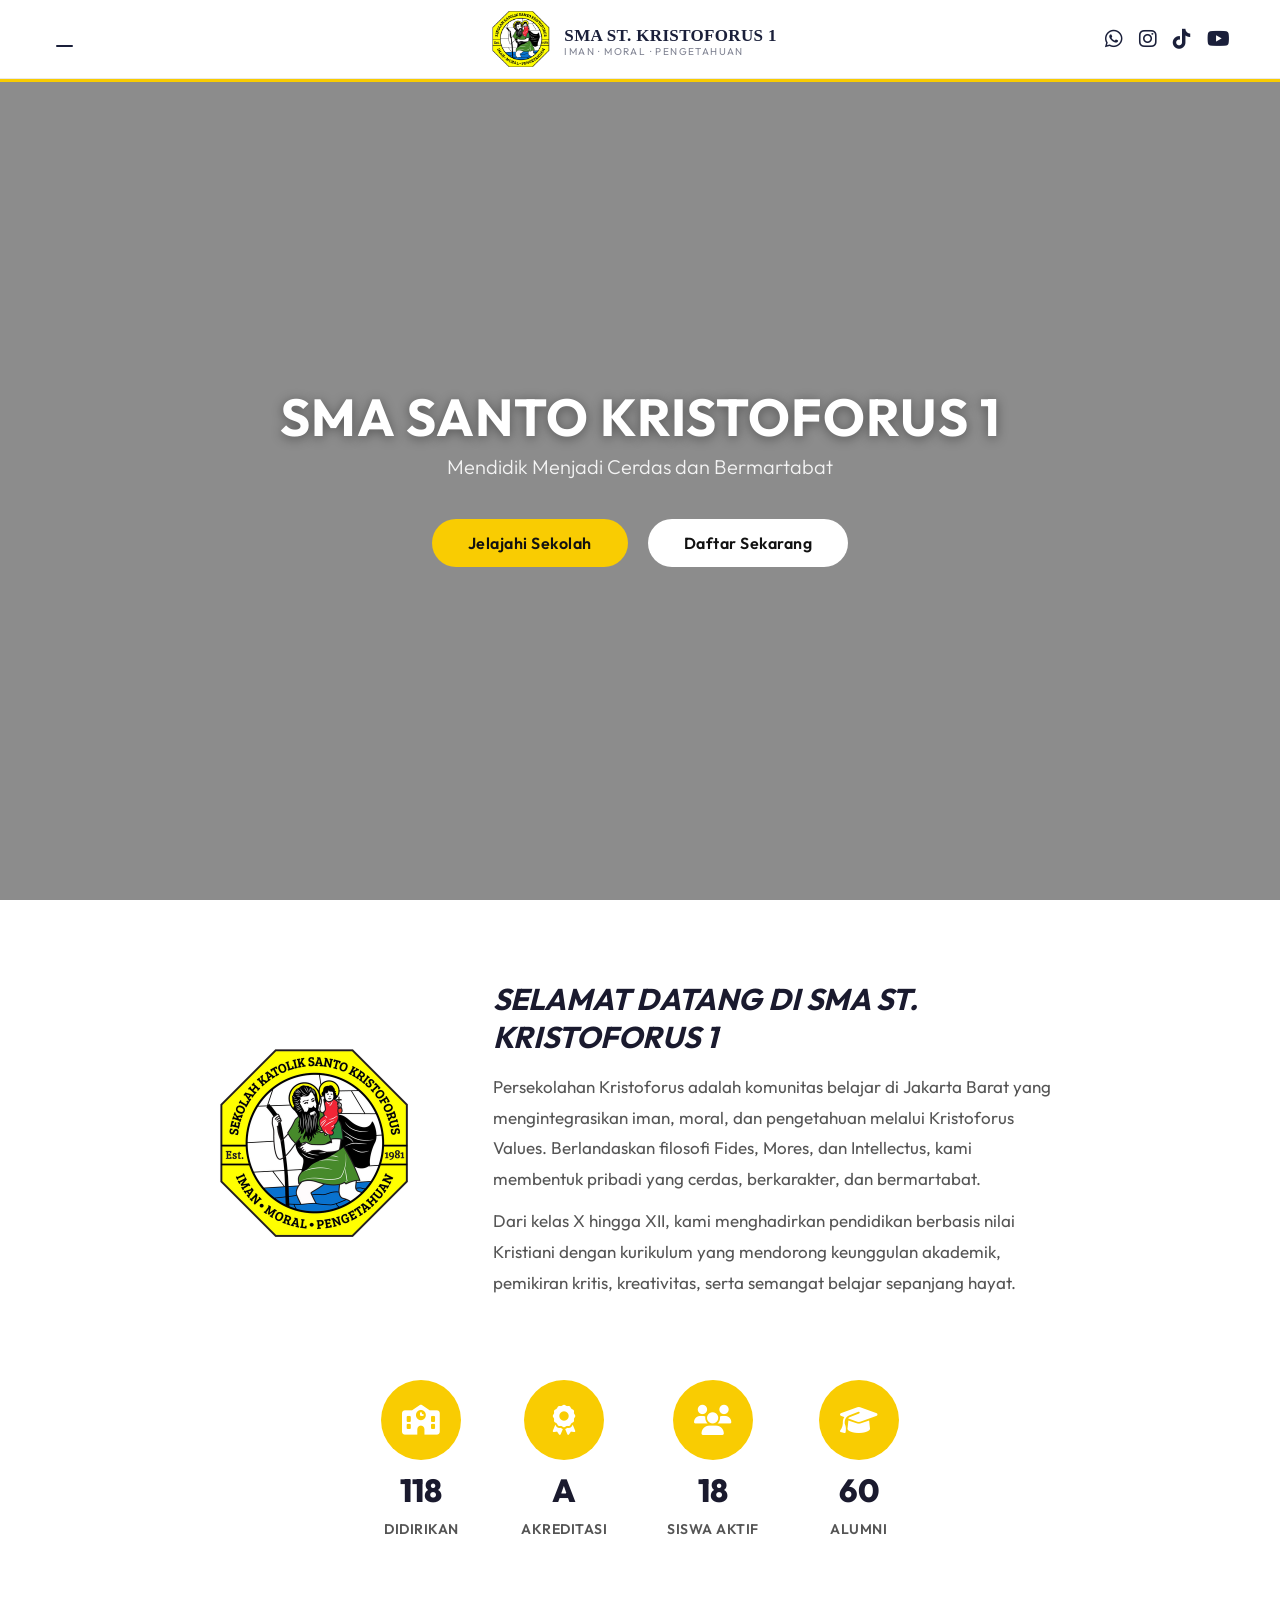
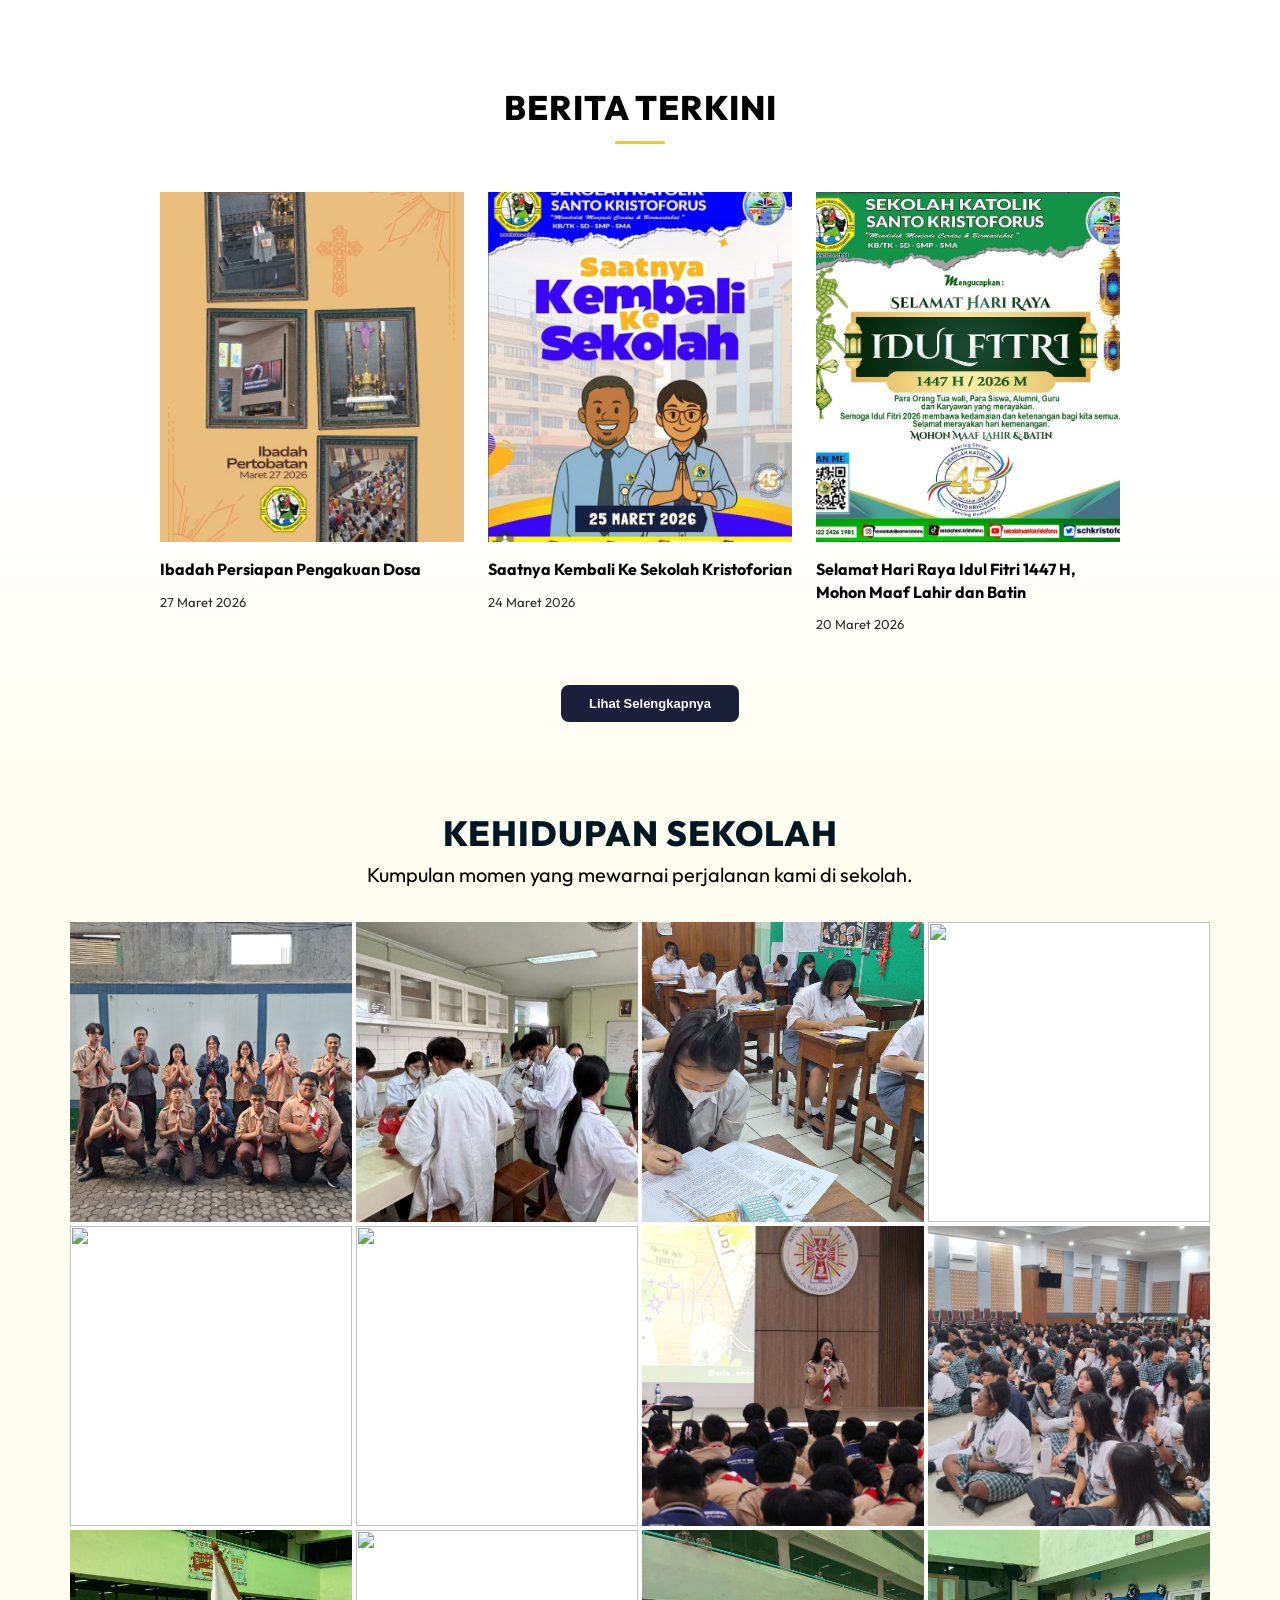
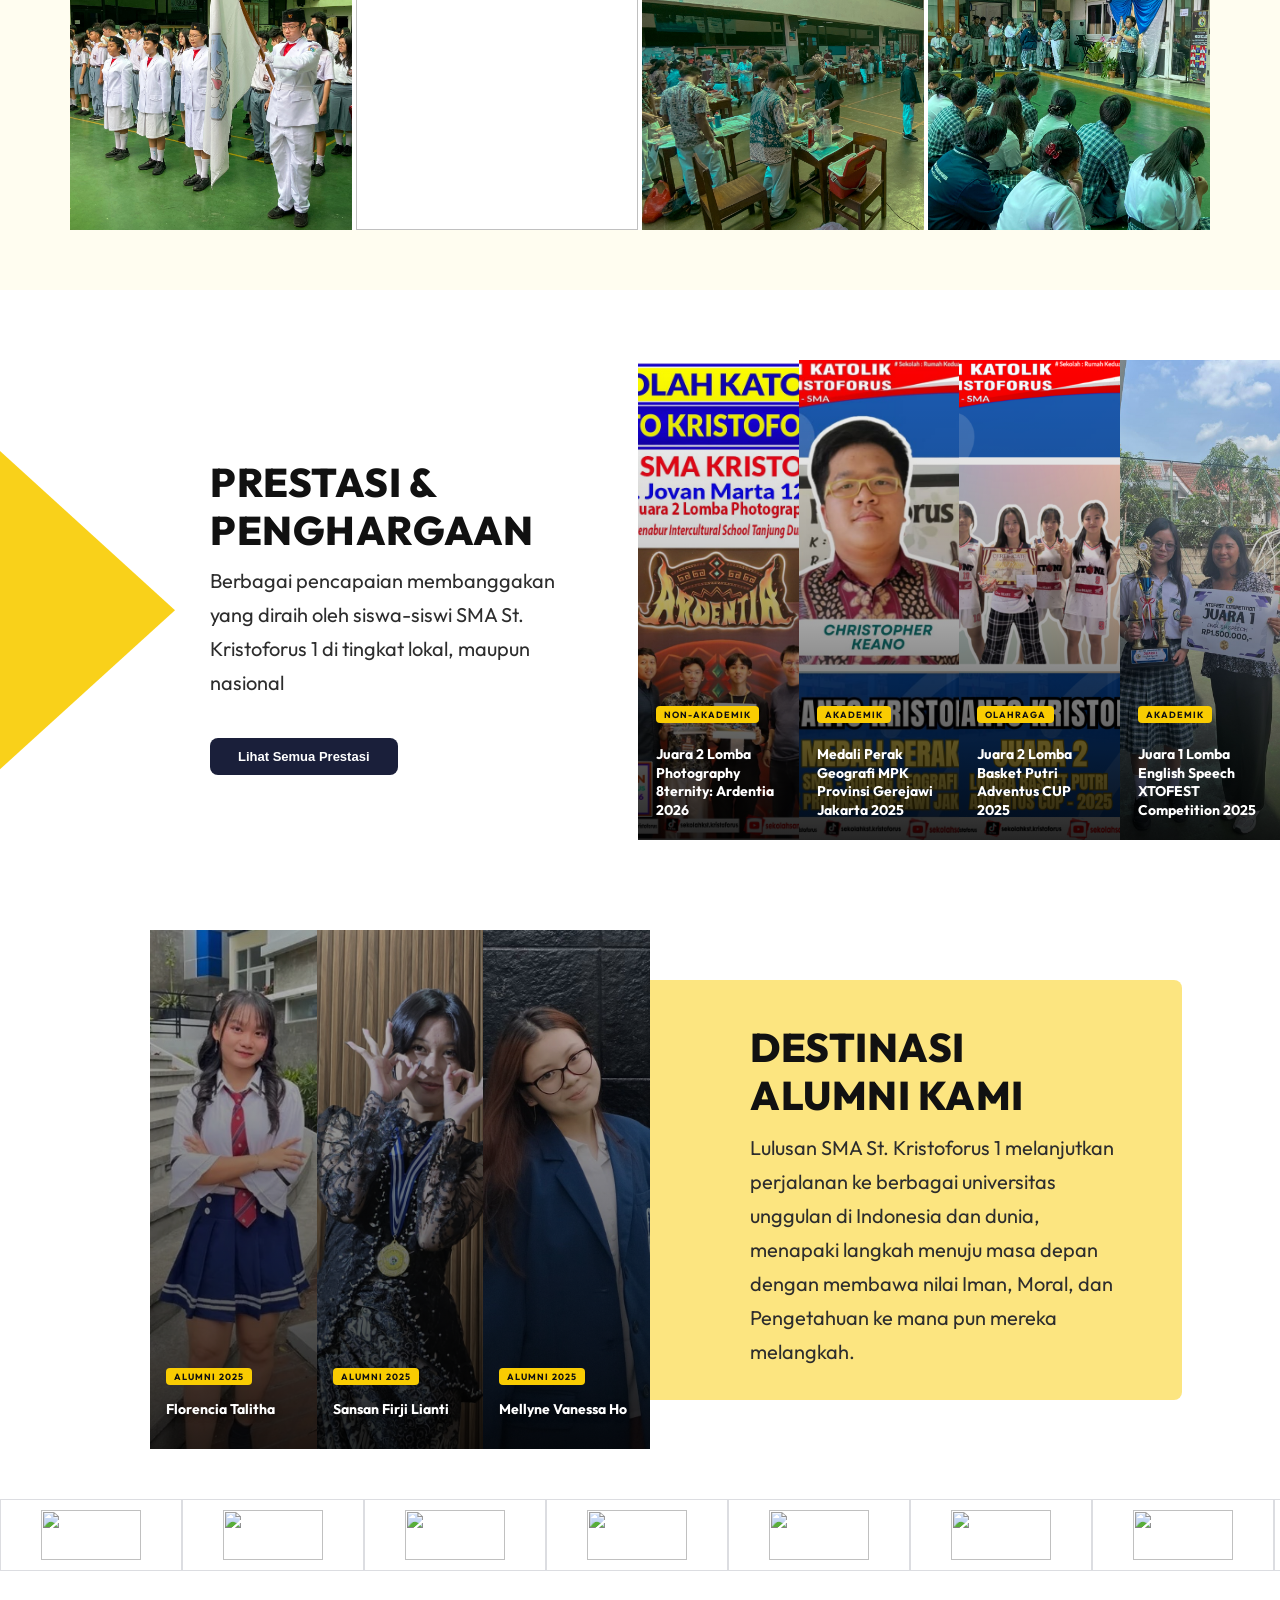
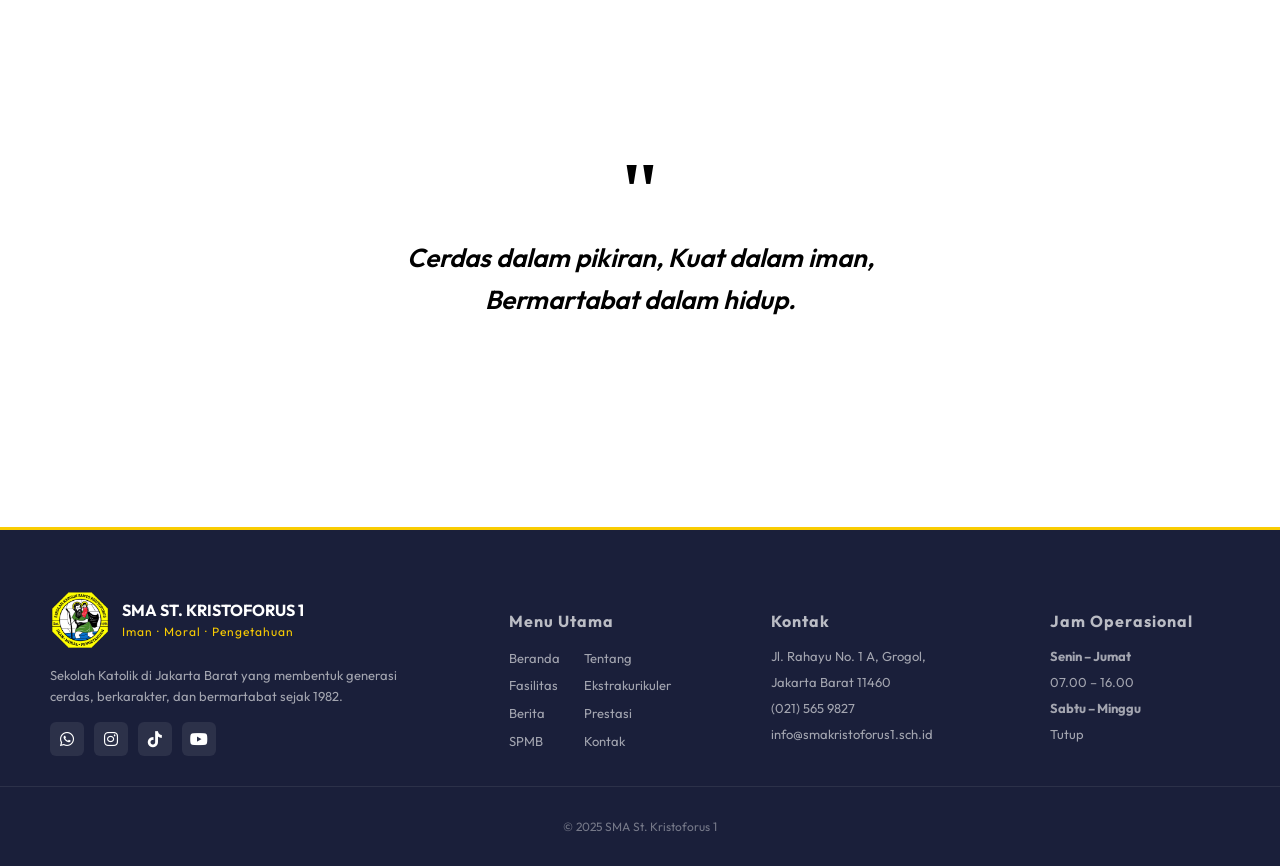
==== commit 424b2d3b: "Co-authored-by: kelaaur <kelaaur@users.noreply.github.com>" ====
--- a/beranda/home.html
+++ b/beranda/home.html
@@ -335,14 +335,14 @@
 
                 <div class="footer-col menu">
                     <h4 style="grid-column: span 2;">Menu Utama</h4>
-                    <a href="#">Beranda</a>
-                    <a href="#">Tentang</a>
-                    <a href="#">Fasilitas</a>
-                    <a href="#">Ekstrakurikuler</a>
-                    <a href="#">Berita</a>
-                    <a href="#">Prestasi</a>
-                    <a href="#">SPMB</a>
-                    <a href="#">Kontak</a>
+                    <a href="../beranda/home.html">Beranda</a>
+                    <a href="../tentang/about.html">Tentang</a>
+                    <a href="../fasilitas/fasilitas.html">Fasilitas</a>
+                    <a href="../kehidupan/kehidupan.html">Ekstrakurikuler</a>
+                    <a href="../berita/news.html">Berita</a>
+                    <a href="../prestasi/prestasi.html">Prestasi</a>
+                    <a href="../spmb/spmb.html">SPMB</a>
+                    <a href="../kontak/kontak.html">Kontak</a>
                 </div>
 
                 <div class="footer-col">
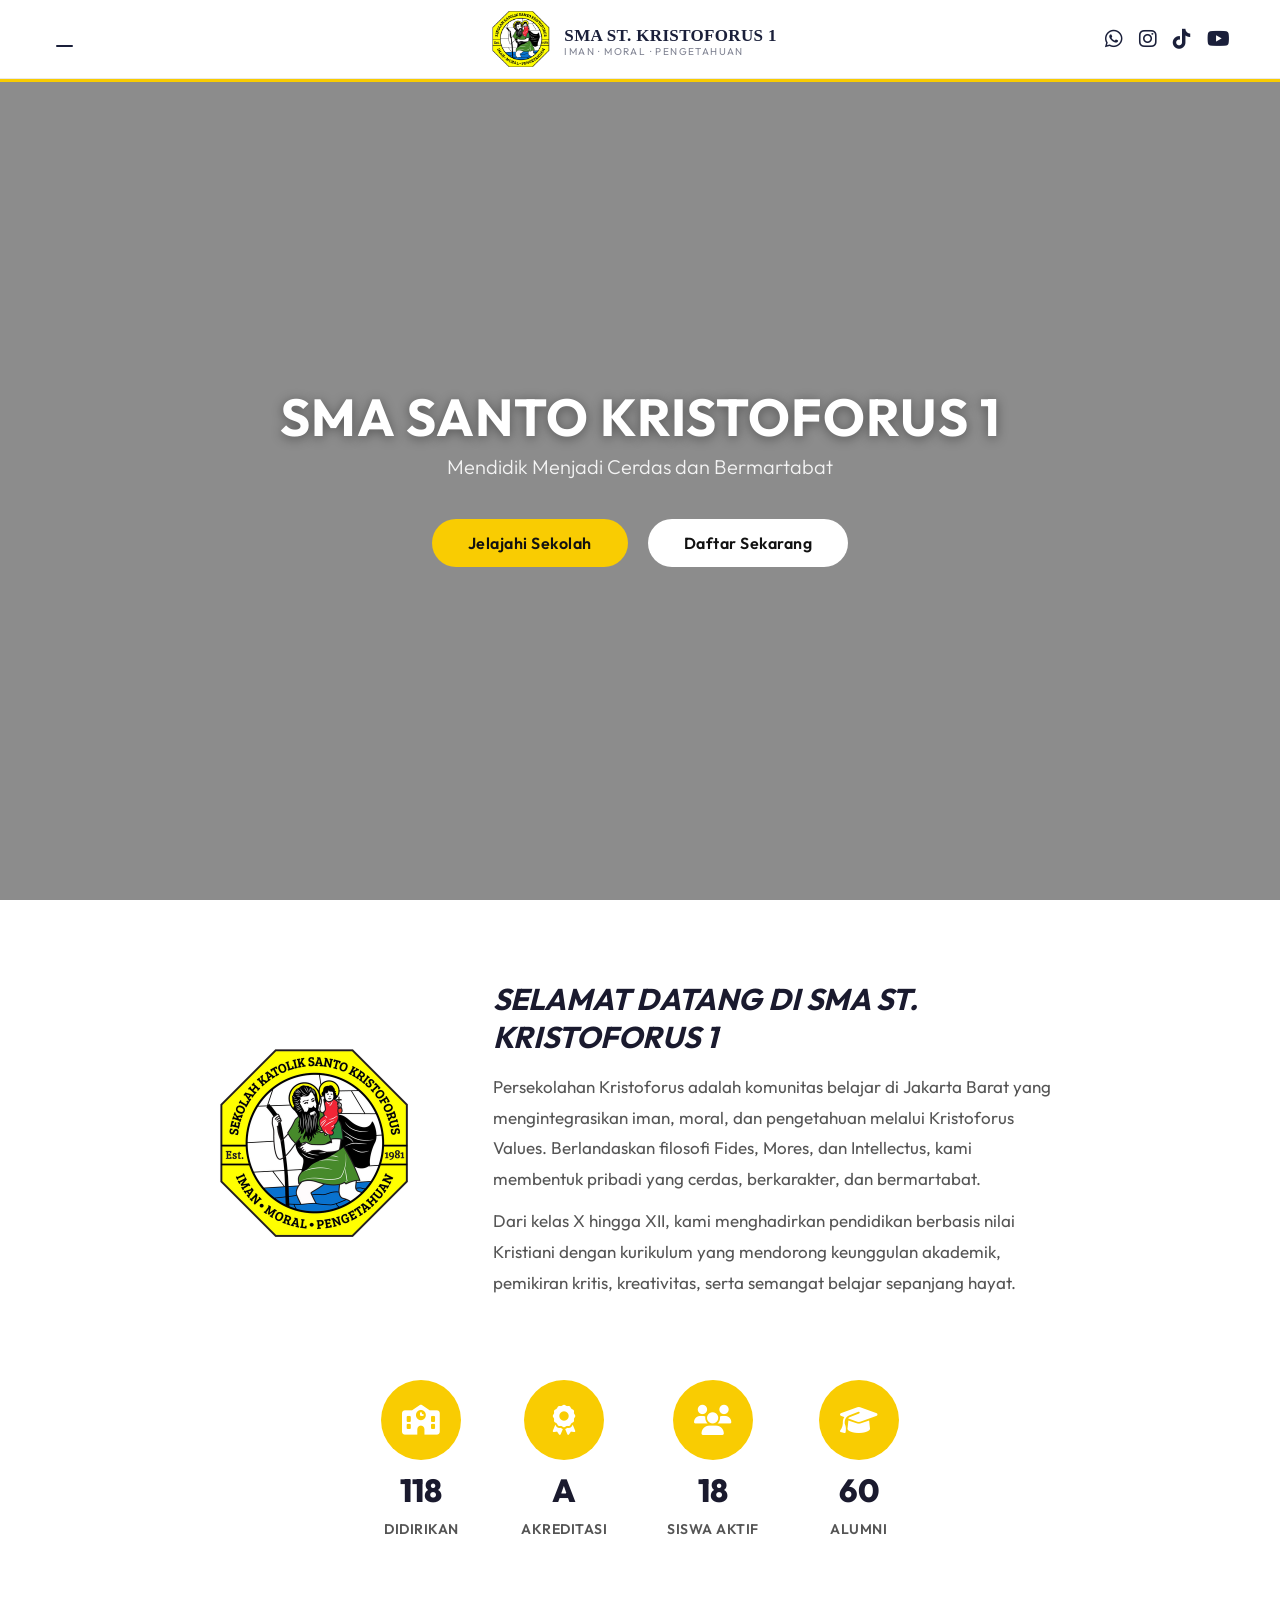
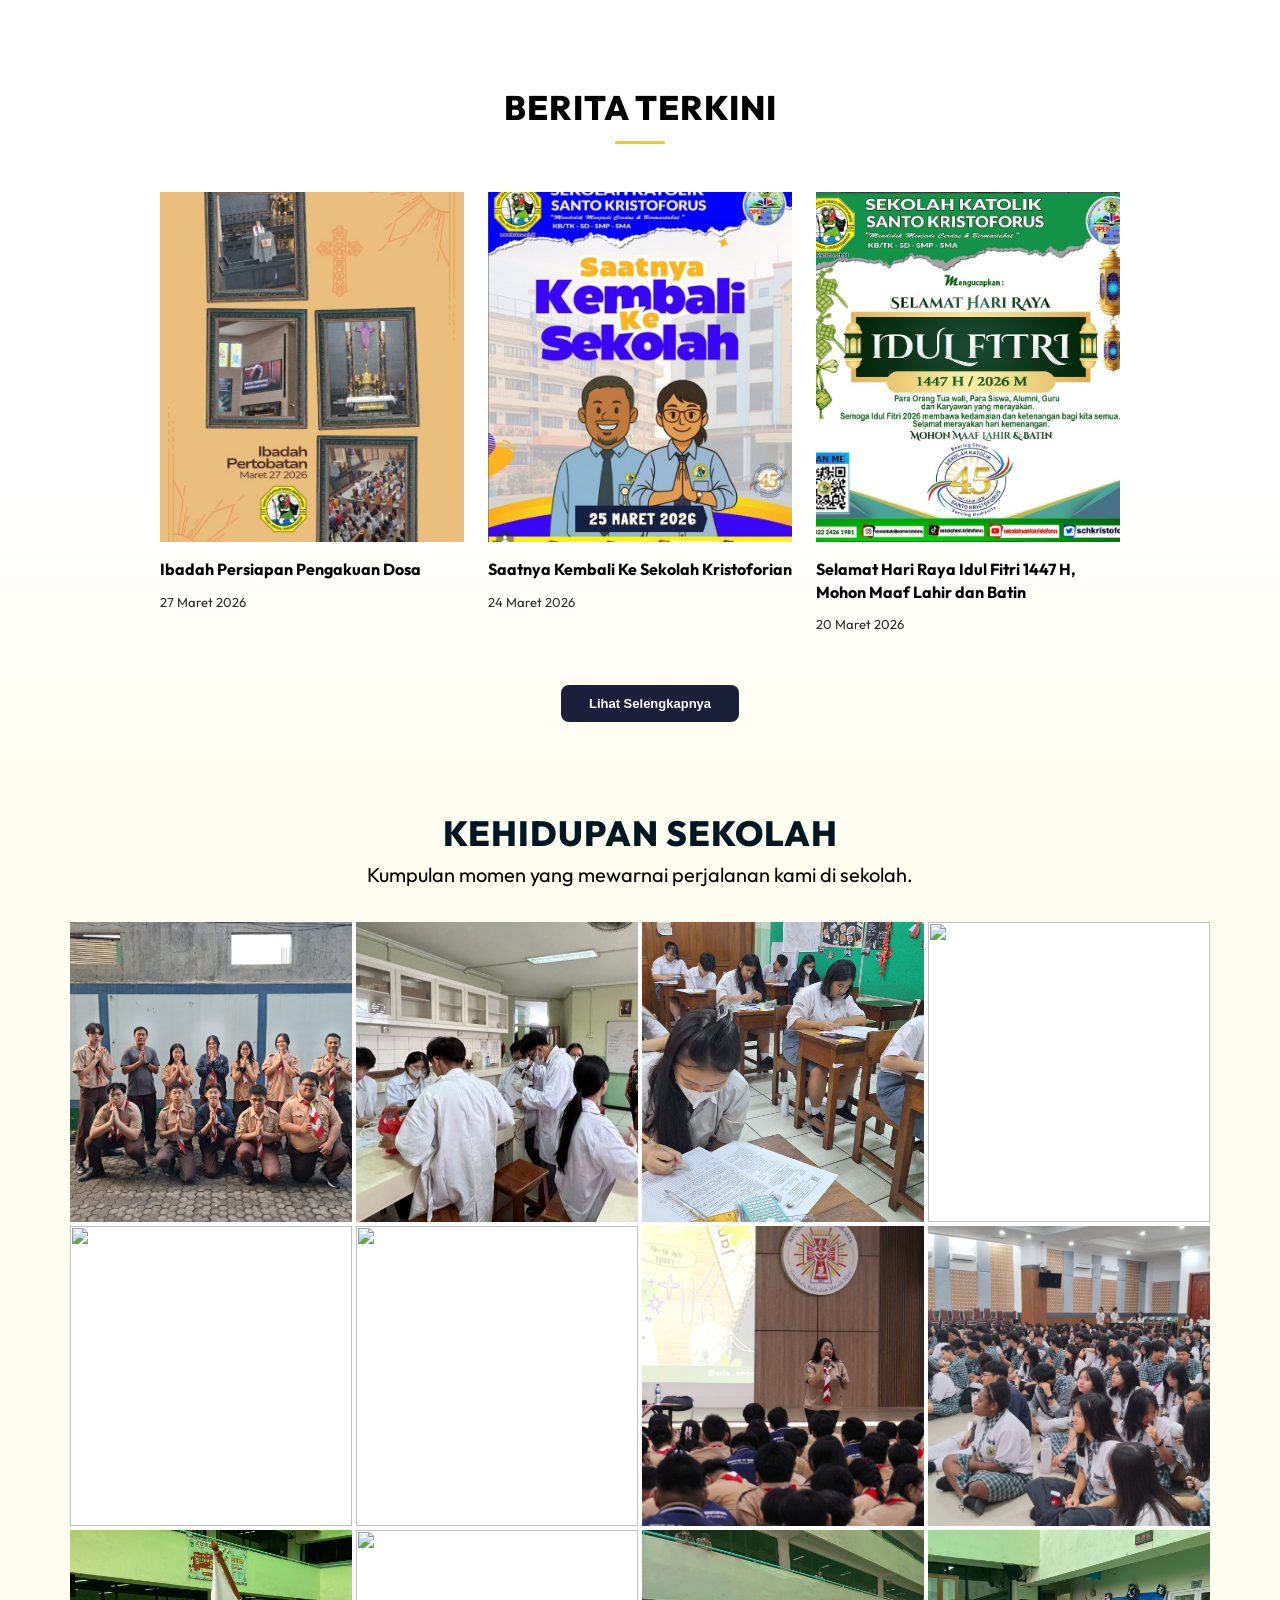
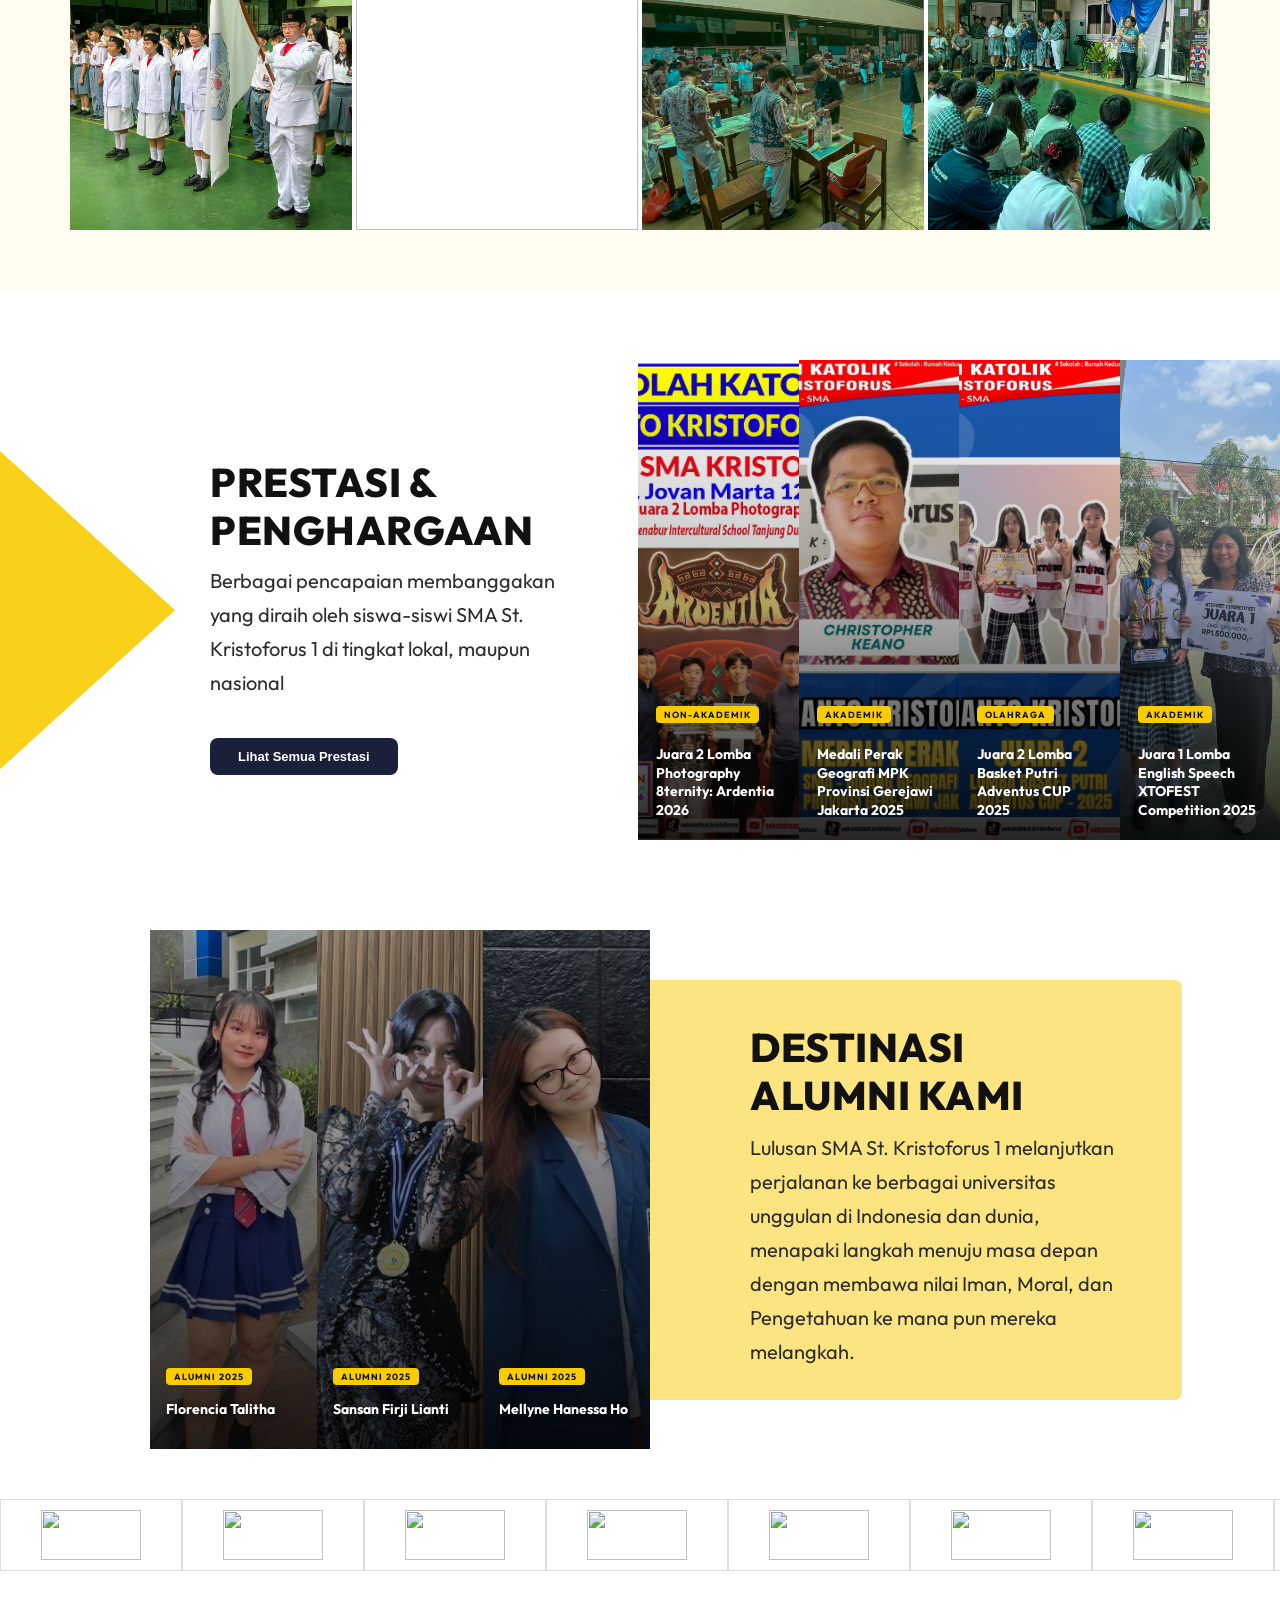
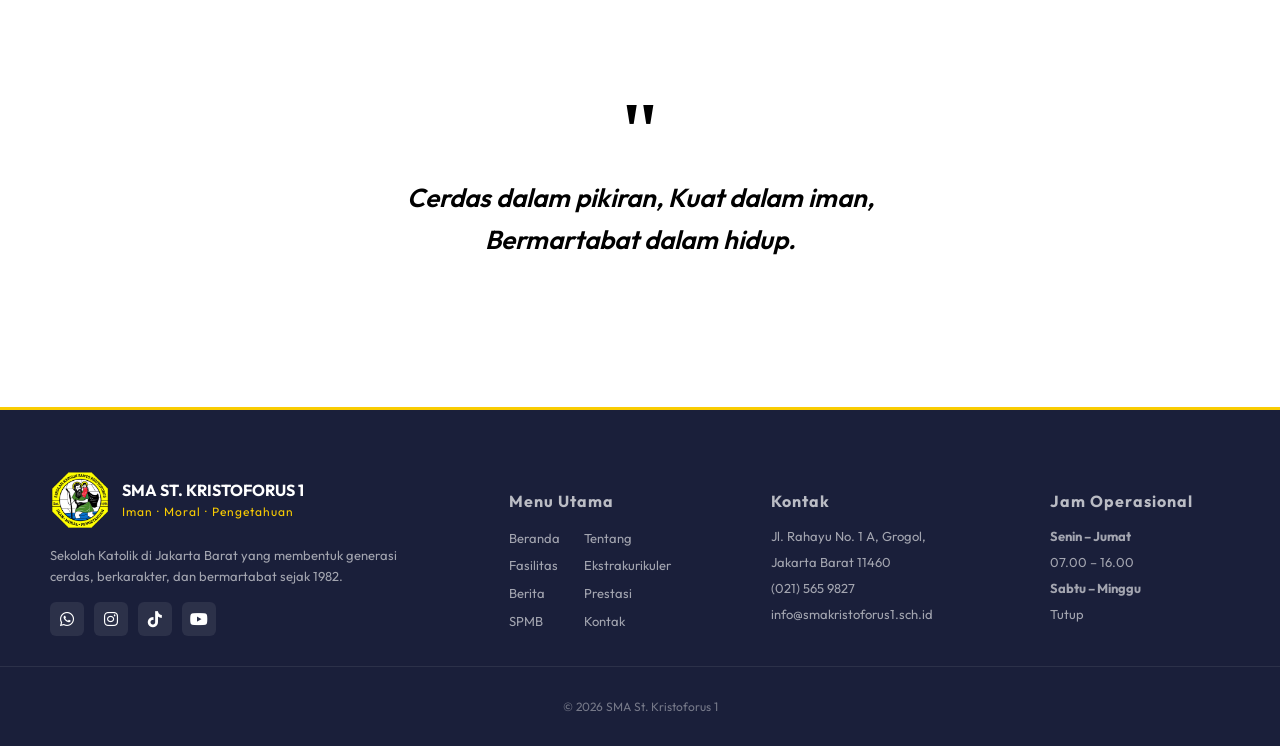
==== commit 4e7b1001: "upload proyek dengan git lfs" ====
--- a/beranda/home.html
+++ b/beranda/home.html
@@ -27,16 +27,16 @@
             </a>
 
             <div class="nav-socials">
-                <a href="#" title="whatsapp">
+                <a href="https://wa.me/6288297075482" title="whatsapp">
                     <i class="fa-brands fa-whatsapp"></i>
                 </a>
                 <a href="https://www.instagram.com/osis_smaxto1/" title="Instagram">
                     <i class="fa-brands fa-instagram"></i>
                 </a>
-                <a href="#" title="TikTok">
+                <a href="https://www.tiktok.com/@osis_smaxto1?lang=id-ID" title="TikTok">
                     <i class="fa-brands fa-tiktok"></i>
                 </a>
-                <a href="#" title="Youtube">
+                <a href="https://www.youtube.com/@SMAXTO1_Official" title="Youtube">
                     <i class="fa-brands fa-youtube"></i>
                 </a>
             </div>
@@ -210,7 +210,7 @@
                     <div class="bg ap3"></div>
                     <div class="alumni-info">
                         <span class="alumni-badge">Alumni 2025</span>
-                        <p class="alumni-name">Mellyne Vanessa Ho</p>
+                        <p class="alumni-name">Mellyne Hanessa Ho</p>
                         <p class="alumni-univ">Universitas Multimedia Nusantara</p>
                     </div>
                 </div>
@@ -326,10 +326,18 @@
                     </p>
 
                     <div class="footer-socials">
-                        <a href="#"><i class="fa-brands fa-whatsapp"></i></a>
-                        <a href="#"><i class="fa-brands fa-instagram"></i></a>
-                        <a href="#"><i class="fa-brands fa-tiktok"></i></a>
-                        <a href="#"><i class="fa-brands fa-youtube"></i></a>
+                         <a href="https://wa.me/6288297075482" title="whatsapp">
+                    <i class="fa-brands fa-whatsapp"></i>
+                </a>
+                <a href="https://www.instagram.com/osis_smaxto1/" title="Instagram">
+                    <i class="fa-brands fa-instagram"></i>
+                </a>
+                <a href="https://www.tiktok.com/@osis_smaxto1?lang=id-ID" title="TikTok">
+                    <i class="fa-brands fa-tiktok"></i>
+                </a>
+                <a href="https://www.youtube.com/@SMAXTO1_Official" title="Youtube">
+                    <i class="fa-brands fa-youtube"></i>
+                </a>
                     </div>
                 </div>
 
@@ -361,7 +369,7 @@
             </div>
 
             <div class="footer-bottom">
-                <p>© 2025 SMA St. Kristoforus 1</p>
+                <p>© 2026 SMA St. Kristoforus 1</p>
             </div>
         </footer>
         <script src="../berita/data.js"></script>
--- a/beranda/style.css
+++ b/beranda/style.css
@@ -274,7 +274,7 @@
     justify-content: center;
 }
 
-.heroBtn1 {
+.heroBtn1 { 
     text-decoration: none;
     background: #f9cc02;
     color: #111;
@@ -794,7 +794,7 @@
 }
 
 .ach-card:hover .ach-detail {
-    max-height: 120px;
+    max-height: 180px;
     opacity: 1;
 }
 
@@ -881,7 +881,7 @@
 }
 
 .ap1 {
-    background-image: url("/beranda/flo.jpeg");
+    background-image: url("flo.jpeg");
     background-position: center;
     background-size: cover;
     background-repeat: no-repeat;
@@ -1056,7 +1056,7 @@
 
 .quotes {
     background: #fff;
-    padding: 100px 20px;
+    padding: 40px 20px;
     text-align: center;
 }
 
